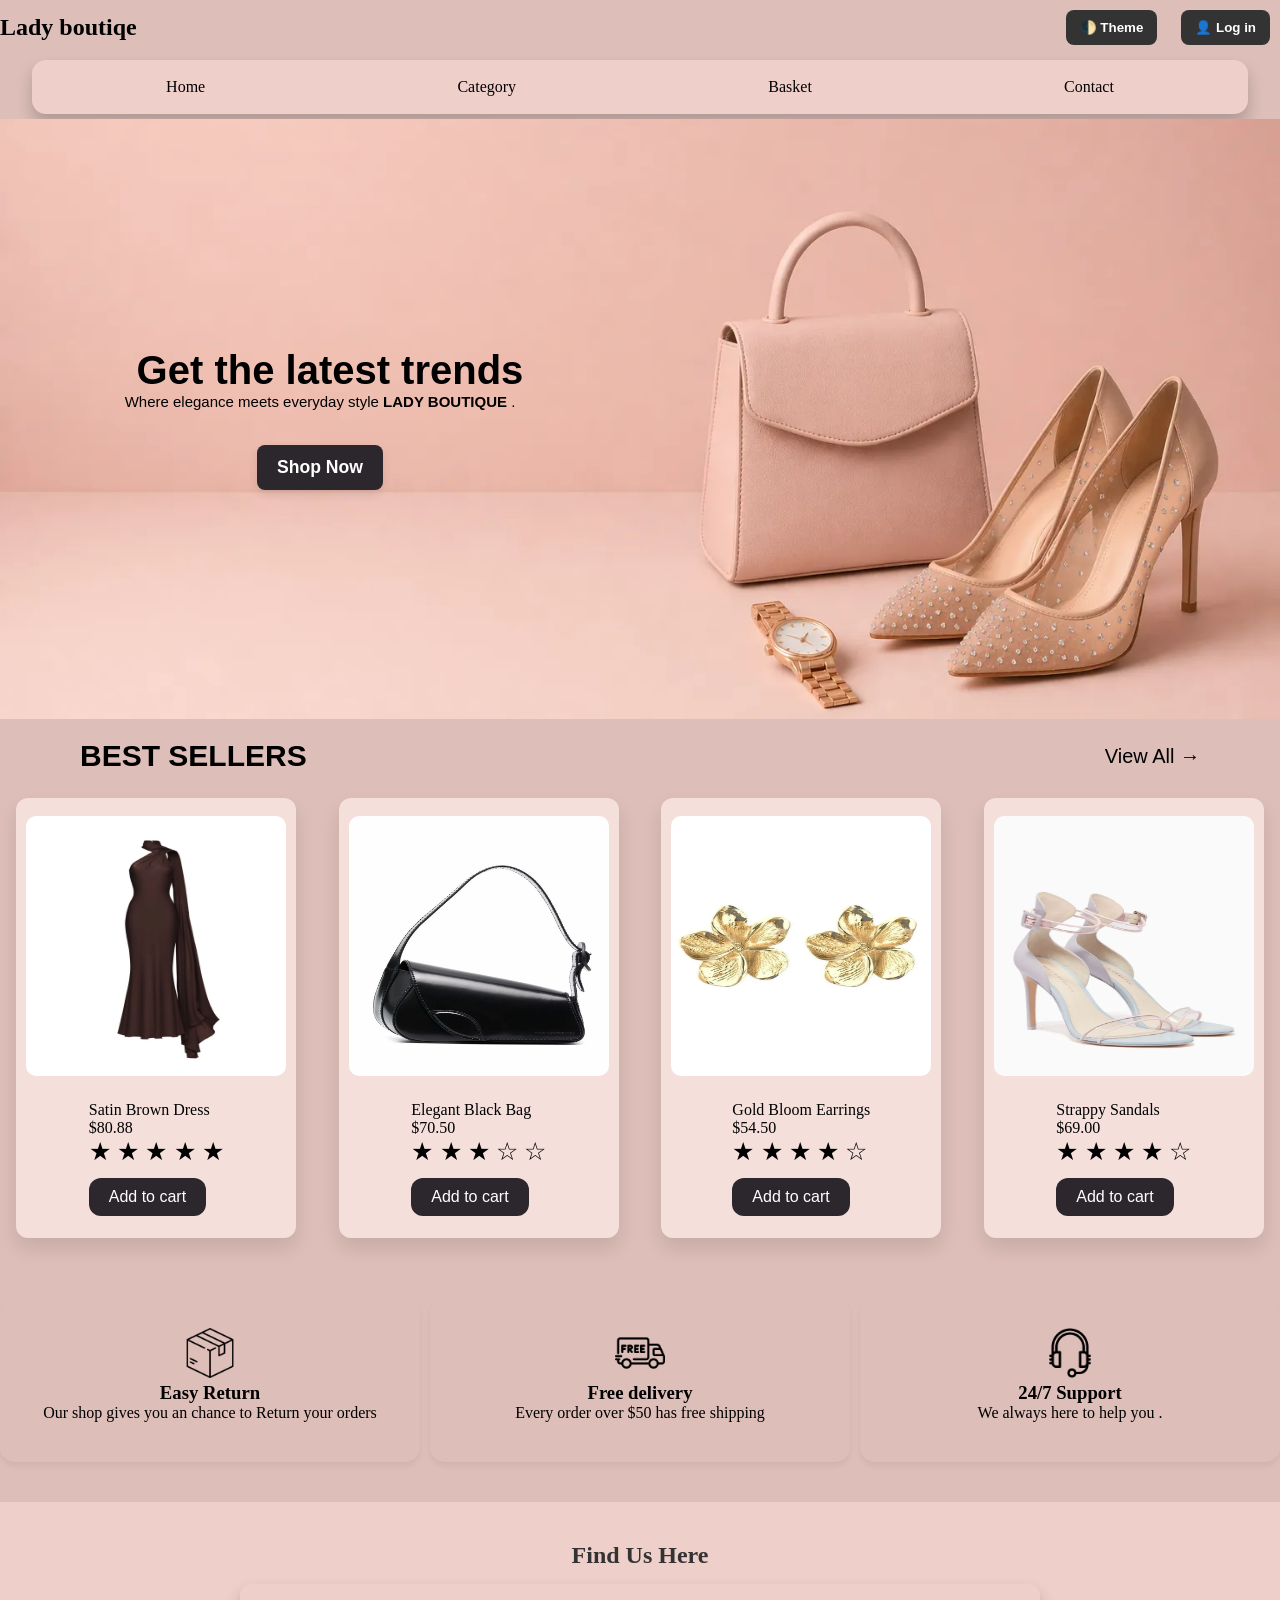
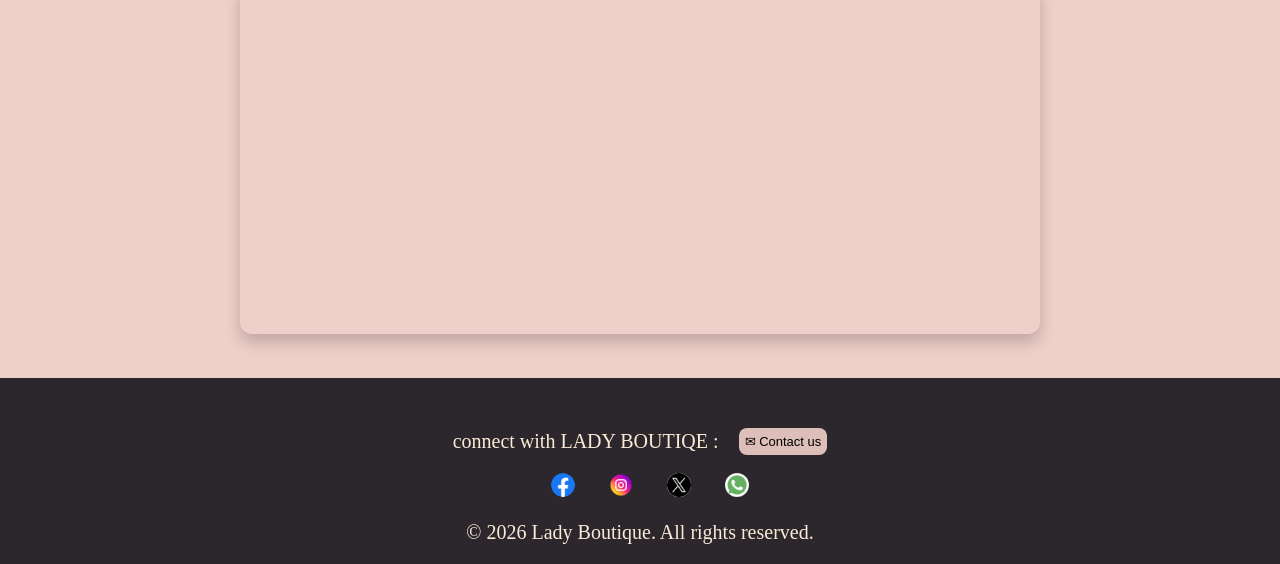
==== index.html @ 4bd12ca9 "latest-update" ====
<!doctype html>
<html lang="en">
  <head>
    <meta charset="UTF-8" />
    <meta name="viewport" content="width=device-width, initial-scale=1.0" />
    <title>Lady boutiqe</title>
    <link rel="Stylesheet" href="stylehome.css" />
  </head>
  <body>
    <div class="trans-box">
      <h2>Lady boutiqe</h2>
      <div class="theme">
        <button class="theme-toggle" onclick="toggleTheme()">🌓 Theme</button>
        <a href="login.html">
          <button class="log-button">
             👤 Log in
          </button>
        </a>
      </div>

    </div>
    <div id="navbar-placeholder"></div>
    <section class="About">
      <div id="About">
        <h1>Get the latest trends</h1>
        <p>Where elegance meets everyday style <b>LADY BOUTIQUE </b> .</p>
        <a href="generalcat.html" class="M-button">
          <button type="button" class="shop">Shop Now</button>
        </a>
      </div>
    </section>

    <section class="best-sellers">
      <div class="line">
        <h2>BEST SELLERS</h2>
        <a class="view" href="generalcat.html">View All → </a>
      </div>

      <div class="best">
        <div class="best-item">
          <img src="img\dress4.jpeg" class="bestimg" />
          <div class="best-text">
            <p>Satin Brown Dress</p>
            <p>$80.88</p>
            <p class="star">★ ★ ★ ★ ★</p>
            <button onclick="addToCart(event)">Add to cart</button>
          </div>
        </div>

        <div class="best-item">
          <img src="img\black bag.jpeg" class="bestimg" />
          <div class="best-text">
            <p>Elegant Black Bag</p>
            <p>$70.50</p>
            <p class="star">★ ★ ★ ☆ ☆</p>
            <button onclick="addToCart(event)">Add to cart</button>
          </div>
        </div>

        <div class="best-item">
          <img src="img\earrings1.jpeg" class="bestimg" />
          <div class="best-text">
            <p>Gold Bloom Earrings</p>
            <p>$54.50</p>
            <p class="star">★ ★ ★ ★ ☆</p>
            <button onclick="addToCart(event)">Add to cart</button>
          </div>
        </div>

        <div class="best-item">
          <img src="img\sandals.jpeg" class="bestimg" />
          <div class="best-text">
            <p>Strappy Sandals</p>
            <p>$69.00</p>
            <p class="star">★ ★ ★ ★ ☆</p>
            <button onclick="addToCart(event)">Add to cart</button>
          </div>
        </div>
      </div>
    </section>
    <section class="advantage" id="advantage">
      <div class="adv">
        <img src="img/box.png" class="icon-adv" />
        <h3>Easy Return</h3>
        <p>Our shop gives you an chance to Return your orders</p>
      </div>
      <div class="adv">
        <img src="img/free-delivery.png" class="icon-adv" />
        <h3>Free delivery</h3>
        <p>Every order over $50 has free shipping</p>
      </div>
      <div class="adv">
        <img src="img/microphone.png" class="icon-adv" />
        <h3>24/7 Support</h3>
        <p>We always here to help you .</p>
      </div>
    </section>
    <section class="frame"
      style="
        display: flex;
        justify-content: center;
        padding: 40px;
        background-color: #efcfc9;
        margin-top: 20px;
      "
    >
      <div style="text-align: center; width: 100%; max-width: 800px">
        <h2 style="margin-bottom: 15px; color: #333">Find Us Here</h2>
        <iframe
          src="https://maps.google.com/maps?q=Cairo,+Egypt&t=&z=12&ie=UTF8&iwloc=&output=embed"
          width="100%"
          height="350"
          style="
            border: 0;
            border-radius: 12px;
            box-shadow: 0px 8px 16px rgba(0, 0, 0, 0.2);
          "
          allowfullscreen=""
          loading="lazy"
        >
        </iframe>
      </div>
    </section>

    <footer>
      <div class="contact">
        <span>connect with LADY BOUTIQE :</span>
        <a href="#contact us">
          <button class="connect-btn">✉ Contact us</button>
        </a>
      </div>
      <div class="social">
        <a href="#"
          ><img src="img/face icon.jpeg" alt="Facebook" class="social-media"
        /></a>
        <a href="#"
          ><img src="img/insta icon.jpeg" alt="Instagram" class="social-media"
        /></a>
        <a href="#"
          ><img src="img/X-icon.jpeg" alt="Twitter" class="social-media"
        /></a>
        <a href="#"
          ><img
            src="img/WhatsApp icon.jpeg"
            alt="whatsapp"
            class="social-media"
        /></a>
      </div>

      <p>© 2026 Lady Boutique. All rights reserved.</p>
    </footer>
    <script src="script.js"></script>
  </body>
</html>
---- stylehome.css ----
* {
  box-sizing: border-box;
  margin: 0;
  padding: 0;
}

body {
  background-color: #ddbeb8;
  margin: 0;
  padding: 0;
  overflow-x: hidden;
}
nav {
  width: 95%;
  margin: 5px auto;
}

nav ul {
  list-style: none;
  display: flex;
  background-color: #efcfc9;
  border-radius: 14px;
  width: 100%;
  margin: 10 0 auto;
  box-shadow: 0px 10px 16px rgba(0, 0, 0, 0.2);
  padding: 8px;
}
nav li {
  text-decoration: none;
  padding: 10px;
  margin: auto;
}
nav ul li a {
  display: inline-block;
  padding: 10px 20px;
  margin: -10px -10px;
  transition: all 0.4s ease-in-out;
}
nav > ul > li :hover {
  background-color: #ddbeb8;
  border-radius: 12px;
  box-shadow: 0px 5px 15px rgba(0, 0, 0, 0.1);
}
.drop-content {
  display: none;
  position: absolute;
  background-color: #f4dfdb;
  z-index: 1;
  width: fit-content;
  padding: 0;
  margin: 2px;
}
.drop-content li {
  display: block;
}
.drop:hover .drop-content {
  display: block;
}
a {
  text-decoration: none;
  color: #000;
  cursor: pointer;
}

.star {
  color: black;
  font-size: 25px;
  padding-bottom: 7px;
}
.About {
  background-image: url("img/content2.jpeg");
  background-size: cover;
  background-position: center;
  background-repeat: no-repeat;
  display: flex;
  flex-wrap: wrap;
  align-items: center;
  justify-content: space-between;
  margin: 0;
  min-height: 30vh;
  width: 100%;
  height: 600px;
  gap: 20px;
}
#About {
  font-family: Arial, Helvetica, sans-serif;
  color: black;
  width: 50%;
  display: flex;
  flex-direction: column;
  align-items: center;
  justify-content: center;
}
#About h1 {
  text-align: center;
  font-size: 40px;
  font-family: Arial, Helvetica, sans-serif;
  color: black;
  padding-left: 20px;
}
#About p {
  font-size: 15px;
  text-align: center;
  font-family: Arial, Helvetica, sans-serif;
  color: black;
  padding-bottom: 20px;
}
/* BIG BUTTON FOR ABOUT SECTION */
.shop {
  background-color: #2c272c;
  text-align: center;
  color: white;
  border: none;
  padding: 10px 14px;
  font-size: 30px;
  cursor: pointer;
  border-radius: 11px;
  transition: 0.3s;
}
.shop:hover {
  background-color: #333;
  box-shadow: 0px 5px 15px rgba(0, 0, 0, 0.1);
  transform: scale(1.1);
}
.line {
  font-family: sans-serif;
  font-size: 20px;
  display: flex;
  justify-content: space-between;
  align-items: center;
  padding: 20px 80px;
}
.view:hover {
  transform: scale(1.1);
}
.best {
  display: inline-flex;
  flex-wrap: wrap;
  width: 100%;
  justify-content: space-around;
  margin: 5px auto;
  gap: 10px;
}

.best-item {
  flex-basis: 280px;
  min-width: 250px;
  height: 440px; /* Made slightly taller to fit the button */
  border-radius: 12px;
  overflow: hidden;
  background-color: #f4dfdb;
  display: flex;
  flex-direction: column;
  justify-content: space-around;
  align-items: center; /* Centers everything inside */
  box-shadow: 0px 10px 19px rgba(0, 0, 0, 0.1);
  transition: all 0.5s;
  padding-bottom: 15px;
}
.best-item img {
  width: 100%;
  height: 280px;
  padding: 10px;
  border-radius: 20px;
  display: block;
}
.best-item p {
  margin: 0;
}
/* NORMAL SIZED BUTTON FOR HOMEPAGE PRODUCTS */
.best-item button {
  background-color: #2c272c;
  color: white;
  padding: 10px 20px;
  margin-top: 5px;
  border-radius: 12px;
  border: none;
  font-size: 16px;
  cursor: pointer;
  transition: 0.3s;
}
.best-item button:hover {
  background-color: #333;
  box-shadow: 0px 5px 15px rgba(0, 0, 0, 0.1);
  transform: scale(1.1);
}

.advantage {
  display: flex;
  justify-content: space-around;
  gap: 10px;
  padding-bottom: 20px;
  padding-top: 5px;
  margin-top: 50px;
}
.adv {
  flex: 1;
  text-align: center;
  border-radius: 15px;
  padding: 30px;
  padding-bottom: 40px;
  transition: all 0.3s ease-in-out;
  box-shadow: 0 4px 6px rgba(0, 0, 0, 0.05);
}
.adv:hover {
  transform: translateY(-15px);
  box-shadow: 0 15px 30px rgba(0, 0, 0, 0.15);
}

.icon-adv {
  width: 50px;
}
/* footer FOR ALL PAGES-------------------------------------------*/
footer {
  background-color: #362e36;
}
.contact {
  display: flex;
  justify-content: center;
  align-items: center;
  gap: 20px;
  color: antiquewhite;
  margin-top: 15px;
  padding-top: 15px;
}
.social {
  display: flex;
  justify-content: center;
  margin-top: 18px;
  gap: 14px;
}
footer span,
footer p {
  font-size: 20px;
  color: antiquewhite;
  text-align: center;
}
.connect-btn {
  padding: 6px;
  background-color: #ddbeb8;
  font-size: 13px;
  border-radius: 8px;
  transition: 0.3s;
  cursor: pointer;
  border: none;
}
.connect-btn:hover {
  transform: scale(1.1);
}

.social-media {
  width: 24px;
  height: 24px;
  border-radius: 50%;
  margin-left: 20px;
  margin-bottom: 20px;
}
/*نهاية صفحة الهوم --------------------------------------------- --------------------------------------------------- */
/*قسم اللينكات في صفحة الجينيرال كاتيجوري--------------------- -----------------------------------------------*/
.icon-home {
  width: 50px;
}
.cat-icon {
  width: 95%;
  margin: 5px auto;
  flex-direction: column;
}
.icon-list {
  display: flex;
  justify-content: space-around;
  flex-wrap: nowrap;
  list-style: none;
  margin-bottom: 30px;
}
.icon img {
  display: block;
  width: 80px;
  height: 80px;
}
.icon a {
  display: flex;
  flex-direction: column;
  align-items: center;
  gap: 10px;
  margin: 10px auto;
  transition: 0.3s;
}
.icon a:hover {
  transform: scale(1.1);
  box-shadow: 0px 5px 15px rgba(0, 0, 0, 0.1);
  border-radius: 14px;
}
/* الفيلتر بار اللي فوق في صفحه سلمى*/
.cart-body {
  background-color: #cbaba5;
  font-family: Arial;
  margin: 0;
  padding: 0;
  box-sizing: border-box;
}

#cart-icon {
  margin-left: 800px;
  position: relative;
}
#cart-icon:hover {
  transition: 0.3s;
  transform: scale(1.1);
}
.cart {
  width: 35px;
}
.num-cart {
  position: absolute;
  top: -1px;
  right: -2px;
  width: 20px;
  height: 20px;
  background-color: #e36aa7;
  border-radius: 50%;
  font-size: 12px;
  font-weight: bold;
  color: antiquewhite;
  display: flex;
  justify-content: center;
  align-items: center;
  visibility: hidden;
}
.categories {
  display: flex;
  justify-content: center;
  white-space: nowrap;
  text-align: center;
  margin: 20px;
  box-shadow: 0px 5px 7px rgba(0, 0, 0, 0.1);
  border-radius: 7px;
  padding: 4px 17px;
}

.categories button {
  margin: 5px;
  margin-left: 40px;
  padding: 10px;
  border: none;
  border-radius: 7px;
  background-color: black;
  color: white;
  font-size: 20px;
  cursor: pointer;
  transition: all 0.3s;
}
.categories button:hover {
  transform: scale(1.05);
  background-color: #333;
}
/*نهاية الفلتر بار------------------------------------- */
/*---------------------------------------------------------------------------الديزاين  لكل صفح الكاتيجوري*/
.products {
  display: flex;
  justify-content: space-around;
  width: 95%;
  flex-wrap: wrap;
  margin: 0 auto;
  gap: 5px;
}
.product {
  display: flex;
  flex-direction: column;
  align-items: center;
  text-align: center;
  background-color: rgba(238, 229, 229, 0.275);
  border-radius: 20px;
  width: 340px;
  height: 100%;
  box-shadow: 0px 10px 16px rgba(0, 0, 0, 0.2);
  gap: 5px;
}
.product img {
  width: 310px;
  height: 310px;
  border-radius: 10px;
  margin: 5px auto;
}
.product p {
  font-size: 17px;
  font-family: Arial, Helvetica, sans-serif;
}
.product button {
  background-color: #2c272c;
  color: white;
  padding: 15px;
  margin: 20px auto;
  border: none;
  border-radius: 12px;
  cursor: pointer;
  transition: 0.3s;
}
.product button:hover {
  background-color: #333;
  box-shadow: 0px 5px 15px rgba(0, 0, 0, 0.1);
  transform: scale(1.1);
}
.product:hover,
.best-item:hover {
  transform: scale(1.05);
  transition: 0.3s ease-in-out;
  box-shadow: 0 15px 30px rgba(0, 0, 0, 0.2);
}
/*صفحه الباسكت-------------------------------------------------------------------------------------------------------*/
.cart-sec {
  width: 90%;
  height: 100%;
  margin: 20px auto;
  padding: 10px;
}
.cart-sec h2 {
  text-align: center;
  font-size: 60px;
  font-family: sans-serif;
}
.cart-box {
  display: flex;
  align-items: center;
  justify-content: space-between;
  margin: 10px;
  width: 90%;
  box-shadow: 0px 10px 19px rgba(0, 0, 0, 0.1);
  border-radius: 12px;
  background-color: #d4a398;
}
.cart-box img {
  width: 100px;
  height: 100%;
  border-radius: 6px;
  object-fit: cover;
  margin-right: 20px;
  margin: 5px;
}
.cart-det {
  display: grid;
  gap: 10px;
  margin-right: auto;
}
.cart-title {
  margin-top: 10px;
  font-size: 20px;
  line-height: 1;
}
.cart-pri {
  font-weight: 500 !important;
}
.cart-delete {
  width: 50px !important;
  height: 50px !important;
  font-size: 40px;
  object-fit: contain;
  cursor: pointer;
}
.count {
  display: flex;
  width: 100px;
  border: 2px;
  border-radius: 7px;
  justify-content: space-evenly;
  padding: 2px;
  margin-bottom: 4px;
}
.count button {
  background-color: black;
  color: aliceblue;
  width: 25px;
  border-radius: 7px;
  border: black;
  cursor: pointer;
  border: none;
  font-size: 17px;
}
.number {
  display: flex;
  justify-content: center;
  align-items: center;
  width: 45px;
}
.total-sum {
  display: flex;
  justify-content: center;
  font-size: 18px;
  background-color: #333;
  width: 20%;
  padding: 8px;
  border-radius: 13px;
  margin-top: 20px;
  box-shadow: 0px 5px 7px rgba(0, 0, 0, 0.1);
}

.total-cal {
  margin-left: 10px;
  font-weight: 400px;
  color: #fff0f5;
}
.total-text {
  font-weight: 400px;
  color: #fff0f5;
}
.buy-now {
  display: block;
  padding: 10px 30px;
  margin-top: 10px;
  border-radius: 12px;
  border: none;
  cursor: pointer;
  background-color: #333;
  color: #fff0f5;
  font-size: 15px;
  font-weight: 400;
  box-shadow: 0px 5px 7px rgba(0, 0, 0, 0.1);
  transition: all 0.3;
}
.buy-now:hover {
  z-index: 10;
  transform: scale(1.05);
}
/*نهاية صفحة الكارت------------------------------------------------------------------------------------------------*/
@media (max-width: 800px) {
  /*responsive*/
  nav li {
    font-size: 14px;
  }
  .About {
    background-image: linear-gradient(#e6b3a8 60%, transparent);

    background-color: #ddbeb8;
    min-height: fit-content;
    height: auto;
    padding: 40px 20px;
    justify-content: center;
  }
  #About {
    background-color: rgba(255, 255, 255, 0.2);
    width: 80%;
    border-radius: 12px;
    padding: 20px;
    padding-bottom: 40px;
    box-shadow: 0px 10px 19px rgba(0, 0, 0, 0.1);
    border: 1px solid rgba(255, 255, 255, 0.3);
    text-align: center;
  }
  .best {
    display: flex;
    flex-wrap: wrap;
    align-items: center;
    justify-content: center;
    width: 90%;
    margin: 0 auto;
    gap: 10px;
  }
  .best-item {
    min-width: 350px;
    height: auto;
    box-sizing: border-box;
    display: flex;
    align-items: center;
    justify-content: space-between;
    padding: 10px;
  }
  .best-text {
    display: flex;
    flex-direction: column;
  }
  .best-item img {
    height: 230px;
    width: 85%;
    padding-top: 8px;
    padding-bottom: 8px;
  }
  .line {
    display: flex;
    text-wrap: nowrap;
    gap: 60px;
    font-size: 15px;
  }
  .icon img {
    display: block;
    width: 50px;
    height: 50px;
  }
  .icon a {
    display: flex;
    flex-direction: column;
    align-items: center;
    gap: 20px;
    font-size: 10px;
    margin-top: 10px;
  }
  .categories {
    display: flex;
    justify-content: flex-start;
    white-space: nowrap;
    gap: 2px;
    margin-left: 0;
  }
  .categories button {
    padding: 4px;
    font-size: 10px;
    margin-left: 0;
  }

  #cart-icon {
    margin-left: auto;
  }
  .product {
    width: 100%;
    height: auto;
    gap: 8px;
  }

  .product img {
    width: 310px;
    height: 310px;
    border-radius: 10px;
    margin: 5px auto;
  }
}
/*login page design-------------------------------------------------------------------------------------------------*/
@font-face {
  font-family: "Philosopher-Regular";
  src: url("Philosopher-Regular.ttf");
}

.login-page {
  background-image: url("brownish-pink-bg.png");
  background-size: cover;
  background-position: center;
  background-attachment: fixed;
  font-family: "Philosopher-Regular", Arial, sans-serif;
  display: flex;
  flex-direction: column;
  min-height: 100vh; /* Keeps footer at the bottom */
}

header {
  background-color: #bb9992;
  color: white;
  padding: 2rem 0;
  text-align: center;
  box-shadow: 0px 4px 10px rgba(0, 0, 0, 0.1);
  width: 100%;
}

/* New wrapper to center the login box perfectly */
.login-wrapper {
  flex: 1;
  display: flex;
  justify-content: center;
  align-items: center;
  padding: 40px 20px;
}

.login-container {
  background: rgba(255, 255, 255, 0.7);
  backdrop-filter: blur(10px);
  border-radius: 20px;
  box-shadow: 0 8px 32px rgba(0, 0, 0, 0.1);
  border: 1px solid rgba(255, 255, 255, 0.3);
  width: 100%;
  max-width: 450px;
  text-align: center;
  padding: 40px 30px;
}

.login-container h2 {
  color: #333;
  margin-bottom: 20px;
}

form {
  width: 100%;
  margin: 0 auto;
  background: transparent;
}

.form-group {
  text-align: left;
  width: 100%;
  margin-bottom: 15px;
}

label {
  font-weight: bold;
  display: block;
  margin-bottom: 8px;
  color: #333;
}

input[type="email"],
input[type="password"],
input[type="text"] {
  width: 100%;
  padding: 12px;
  border: 1px solid #ccc;
  border-radius: 8px;
  font-size: 1rem;
  transition: 0.3s;
}

input:focus {
  border-color: #bb9992;
  outline: none;
  box-shadow: 0 0 8px rgba(187, 153, 146, 0.5);
}

button[type="button"] {
  background-color: #2c272c;
  color: white;
  padding: 12px 20px;
  border: none;
  border-radius: 8px;
  cursor: pointer;
  font-size: 1.1rem;
  font-weight: bold;
  width: 100%;
  margin-top: 15px;
  transition: 0.3s;
  box-shadow: 0 4px 10px rgba(0, 0, 0, 0.1);
}

button[type="button"]:hover {
  background-color: #e8aeb7;
  color: white;
  transform: translateY(-2px);
  box-shadow: 0 6px 15px rgba(232, 174, 183, 0.4);
}

/* Flexbox container to align the checkbox properly */
.checkbox-container {
  display: flex;
  align-items: center;
  justify-content: center;
  margin-top: 20px;
  gap: 8px;
}

.checkmark {
  accent-color: #bb9992;
  width: 18px;
  height: 18px;
  cursor: pointer;
}

.email-news {
  font-size: 14px;
  font-weight: 400;
  color: #634946;
}

p.terms {
  font-size: 12px;
  color: #a67c77;
  margin-top: 25px;
}

hr {
  display: none;
}

footer {
  background-color: #2c272c;
  text-align: center;
  padding: 20px;
  color: #f4dfdb;
  width: 100%;
}
* {
  box-sizing: border-box;
  margin: 0;
  padding: 0;
}

@font-face {
  font-family: "Philosopher-Regular";
  src: url("Philosopher-Regular.ttf");
}

.login-page {
  background-image: url("brownish-pink-bg.png");
  background-size: cover;
  background-position: center;
  background-attachment: fixed;
  font-family: "Philosopher-Regular", Arial, sans-serif;
  display: flex;
  flex-direction: column;
  min-height: 100vh; /* Keeps footer at the bottom */
}

header {
  background-color: #bb9992;
  color: white;
  padding: 2rem 0;
  text-align: center;
  box-shadow: 0px 4px 10px rgba(0, 0, 0, 0.1);
  width: 100%;
}

/* New wrapper to center the login box perfectly */
.login-wrapper {
  flex: 1;
  display: flex;
  justify-content: center;
  align-items: center;
  padding: 40px 20px;
}

.login-container {
  background: rgba(255, 255, 255, 0.7);
  backdrop-filter: blur(10px);
  border-radius: 20px;
  box-shadow: 0 8px 32px rgba(0, 0, 0, 0.1);
  border: 1px solid rgba(255, 255, 255, 0.3);
  width: 100%;
  max-width: 450px;
  text-align: center;
  padding: 40px 30px;
}

.login-container h2 {
  color: #333;
  margin-bottom: 20px;
}

.login-container form {
  width: 100%;
  margin: 0 auto;
  background: transparent;
}

.form-group {
  text-align: left;
  width: 100%;
  margin-bottom: 15px;
}

.login-container label {
  font-weight: bold;
  display: block;
  margin-bottom: 8px;
  color: #333;
}

.login-container input[type="email"],
.login-container input[type="password"],
.login-container input[type="text"] {
  width: 100%;
  padding: 12px;
  border: 1px solid #ccc;
  border-radius: 8px;
  font-size: 1rem;
  transition: 0.3s;
}

.login-container input:focus {
  border-color: #bb9992;
  outline: none;
  box-shadow: 0 0 8px rgba(187, 153, 146, 0.5);
}

.login-container button[type="button"] {
  background-color: #2c272c;
  color: white;
  padding: 12px 20px;
  border: none;
  border-radius: 8px;
  cursor: pointer;
  font-size: 1.1rem;
  font-weight: bold;
  width: 100%;
  margin-top: 15px;
  transition: 0.3s;
  box-shadow: 0 4px 10px rgba(0, 0, 0, 0.1);
}

.login-container button[type="button"]:hover {
  background-color: #e8aeb7;
  color: white;
  transform: translateY(-2px);
  box-shadow: 0 6px 15px rgba(232, 174, 183, 0.4);
}

/* Flexbox container to align the checkbox properly */
.checkbox-container {
  display: flex;
  align-items: center;
  justify-content: center;
  margin-top: 20px;
  gap: 8px;
}

.checkmark {
  accent-color: #bb9992;
  width: 18px;
  height: 18px;
  cursor: pointer;
}

.email-news {
  font-size: 14px;
  font-weight: 400;
  color: #634946;
}

p.terms {
  font-size: 12px;
  color: #a67c77;
  margin-top: 25px;
}

hr {
  display: none;
}
/*Check out page------------------------------------------------------------------------------------------------------*/
.checkout-page {
  font-family: "Philosopher-Regular", sans-serif;
  font-size: large;
  line-height: 1.2;
  margin: 0;
  padding: 0;
  background-color: white;
  justify-content: center;
  background-image: url("brownish-pink-bg.png");
  background-color: #f4dfdb;
  background-size: cover;
  background-position: center;
  background-attachment: fixed;
}

@font-face {
  font-family: "Philosopher-Regular";
  src: url("Philosopher-Regular.ttf");
}

.checkout-page header {
  width: 100%;
  background-color: #bb9992;
  color: white;
  padding: 2rem 0;
  text-align: center;
  font-size: larger;
  font-weight: bold;
  box-shadow: 0px 4px 10px rgba(0, 0, 0, 0.1);
}

.checkout-page h2 {
  color: black;
  transition: 0.3s;
  margin-bottom: 15px;
}

.checkout-page h2:hover {
  color: salmon;
  text-shadow: 0 0 10px pink;
}

div.payment-method {
  width: 100%;
  margin-top: 15px;
}

/* Centers the entire form layout in check out page*/
#main-checkout-form {
  display: flex;
  flex-direction: column;
  align-items: center;
  justify-content: center;
  margin-top: 30px;
  width: 100%;
}

.ship-container,
.payment-container,
.delivery-container {
  background: rgba(255, 255, 255, 0.7);
  backdrop-filter: blur(10px);
  border-radius: 20px;
  box-shadow: 0 8px 32px rgba(0, 0, 0, 0.1);
  border: 1px solid rgba(255, 255, 255, 0.3);
  width: 90%;
  max-width: 500px;
  text-align: left;
  padding: 30px;
  margin-bottom: 35px;
}

label {
  font-weight: bold;
  display: block;
  margin-bottom: 5px;
  color: #333;
}

.info,
input[type="text"],
input[type="tel"],
input[type="month"],
input[type="password"] {
  width: 100%;
  padding: 12px;
  margin-bottom: 15px;
  border: 1px solid #ccc;
  border-radius: 8px;
  font-size: 16px;
  transition: 0.3s;
}

.info:focus,
input[type="text"]:focus,
input[type="tel"]:focus,
input[type="month"]:focus,
input[type="password"]:focus {
  border-color: #bb9992;
  outline: none;
  box-shadow: 0 0 8px rgba(187, 153, 146, 0.5);
}

/* Delivery & Payment Radio Boxes */
.delivery-container div,
.radio-container1,
.radio-container2 {
  width: 100%;
  padding: 15px;
  margin-bottom: 15px;
  align-items: center;
  background: white;
  box-shadow: 0 4px 15px rgba(0, 0, 0, 0.05);
  border: 1px solid transparent;
  border-radius: 12px;
  transition: all 0.3s ease-in-out;
  cursor: pointer;
}

.delivery-container div:hover,
.radio-container1:hover,
.radio-container2:hover {
  border: 1px solid #e8aeb7;
  transform: translateY(-3px);
  box-shadow: 0 8px 20px rgba(232, 174, 183, 0.4);
}

.delivery-container label,
.radio-container1 label,
.radio-container2 label {
  display: inline-block;
  margin-left: 10px;
  font-weight: normal;
  cursor: pointer;
}
button[type="submit"] {
  width: 100%;
  padding: 15px;
  margin-top: 20px;
  background-color: #2c272c;
  border: none;
  color: white;
  font-size: 18px;
  font-weight: bold;
  border-radius: 12px;
  cursor: pointer;
  transition: 0.3s;
  box-shadow: 0 5px 15px rgba(0, 0, 0, 0.1);
}

button[type="submit"]:hover {
  background-color: #e8aeb7;
  color: white;
  transform: translateY(-2px);
  box-shadow: 0 8px 20px rgba(232, 174, 183, 0.5);
}

hr {
  display: none;
}
/*shoes page design ------------------------------------------------------------------------------------------------*/
hr {
  width: 100%;
  margin-top: 50px;
}
.new {
  width: 100%;
  text-align: center;
  font-size: 30px;
  color: #2c272c;
}
/* NEW THEME TOGGLE BUTTON CSS--------------------------------------------------------- */
.trans-box {
  display: flex;
  justify-content: space-between;
  align-items: center;
}
.log-button {
  padding: 8px 12px;
  margin: 10px;
  cursor: pointer;
  background: #333;
  color: white;
  border: 2px solid transparent;
  border-radius: 8px;
  font-weight: bold;
  transition: 0.3s;
  
}
.theme-toggle {
  padding: 8px 12px;
  margin: 10px;
  cursor: pointer;
  background: #333;
  color: white;
  border: 2px solid transparent;
  border-radius: 8px;
  font-weight: bold;
  transition: 0.3s;
}

.theme-toggle:hover,.log-button:hover {
  transform: scale(1.05);
  box-shadow: 0 4px 10px rgba(0, 0, 0, 0.3);
}

/* DARK MODE STYLES */
body.dark-mode {
  background-color: #310404;
  color: white;
}
body.dark-mode nav ul {
  background-color: #450606cc;
}
body.dark-mode a,
body.dark-mode p,
body.dark-mode h1,
body.dark-mode h2,
body.dark-mode h3 {
  color: white;
}
body.dark-mode .product,
body.dark-mode .best-item {
  background-color: #4a3f4a;
  color: white;
}
body.dark-mode .theme-toggle {
  background: white;
  color: black;
  border: 2px solid #5a4b5a;
}
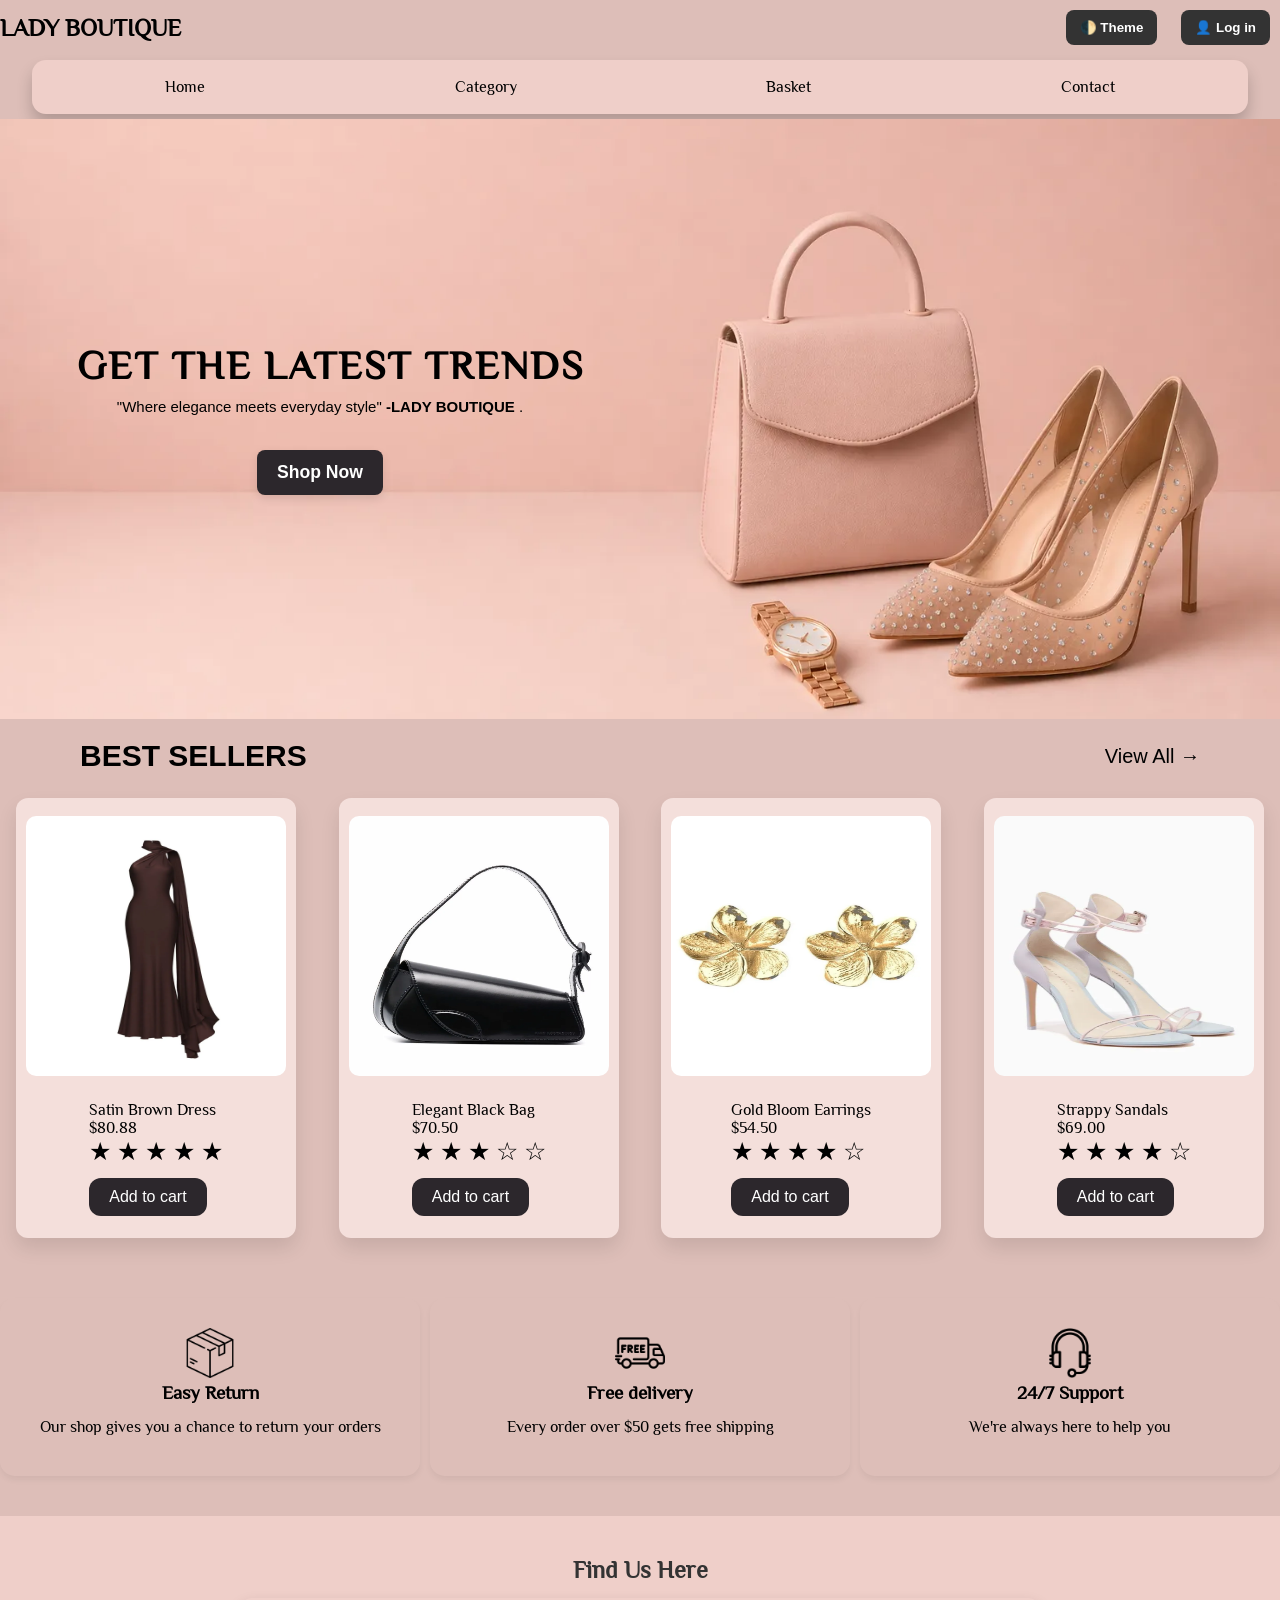
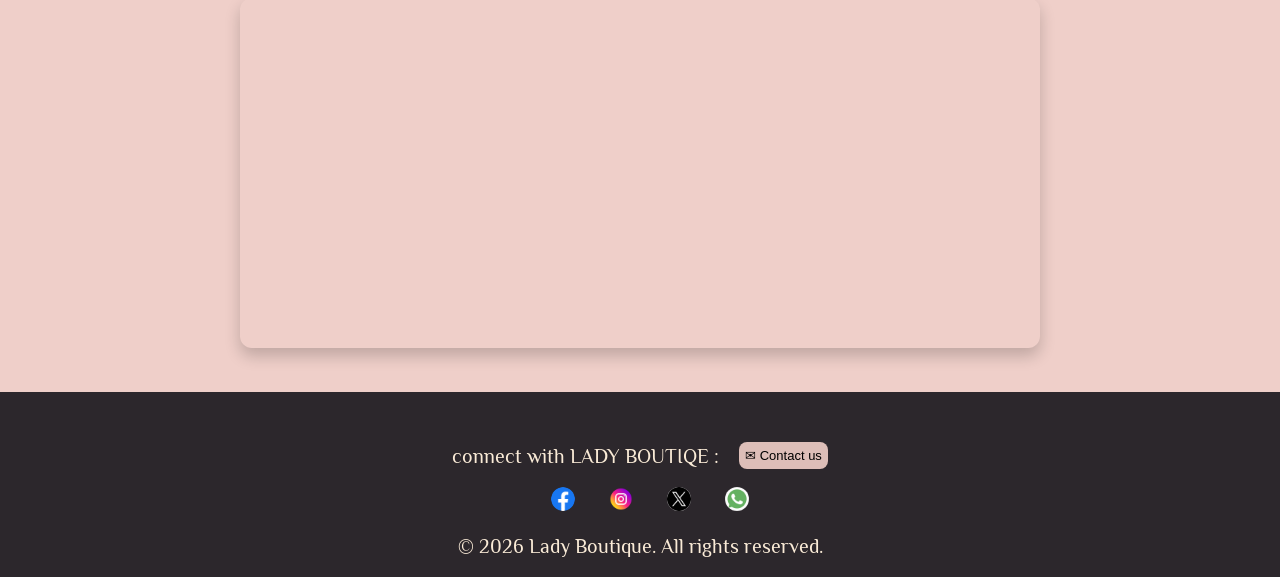
==== commit cc8a533d: "Update index.html fixed spelling and added a class to <p>" ====
--- a/index.html
+++ b/index.html
@@ -3,12 +3,12 @@
   <head>
     <meta charset="UTF-8" />
     <meta name="viewport" content="width=device-width, initial-scale=1.0" />
-    <title>Lady boutiqe</title>
+    <title>LADY BOUTIQUE</title>
     <link rel="Stylesheet" href="stylehome.css" />
   </head>
   <body>
     <div class="trans-box">
-      <h2>Lady boutiqe</h2>
+      <h2>LADY BOUTIQUE</h2>
       <div class="theme">
         <button class="theme-toggle" onclick="toggleTheme()">🌓 Theme</button>
         <a href="login.html">
@@ -22,8 +22,8 @@
     <div id="navbar-placeholder"></div>
     <section class="About">
       <div id="About">
-        <h1>Get the latest trends</h1>
-        <p>Where elegance meets everyday style <b>LADY BOUTIQUE </b> .</p>
+        <h1>GET THE LATEST TRENDS</h1>
+        <p>"Where elegance meets everyday style" <b> -LADY BOUTIQUE </b> .</p>
         <a href="generalcat.html" class="M-button">
           <button type="button" class="shop">Shop Now</button>
         </a>
@@ -82,17 +82,17 @@
       <div class="adv">
         <img src="img/box.png" class="icon-adv" />
         <h3>Easy Return</h3>
-        <p>Our shop gives you an chance to Return your orders</p>
+        <p class="adv-text">Our shop gives you a chance to return your orders</p>
       </div>
       <div class="adv">
         <img src="img/free-delivery.png" class="icon-adv" />
         <h3>Free delivery</h3>
-        <p>Every order over $50 has free shipping</p>
+        <p class="adv-text">Every order over $50 gets free shipping</p>
       </div>
       <div class="adv">
         <img src="img/microphone.png" class="icon-adv" />
         <h3>24/7 Support</h3>
-        <p>We always here to help you .</p>
+        <p class="adv-text">We're always here to help you </p>
       </div>
     </section>
     <section class="frame"
@@ -125,7 +125,7 @@
     <footer>
       <div class="contact">
         <span>connect with LADY BOUTIQE :</span>
-        <a href="#contact us">
+        <a href="contactus.html">
           <button class="connect-btn">✉ Contact us</button>
         </a>
       </div>
--- a/stylehome.css
+++ b/stylehome.css
@@ -9,7 +9,15 @@
   margin: 0;
   padding: 0;
   overflow-x: hidden;
-}
+  font-family: "Philosopher-Regular";
+}
+
+@font-face {
+  font-family: 'Philosopher-Regular';
+  src: url('Philosopher-Regular.ttf');
+}
+
+
 nav {
   width: 95%;
   margin: 5px auto;
@@ -83,7 +91,7 @@
   gap: 20px;
 }
 #About {
-  font-family: Arial, Helvetica, sans-serif;
+  font-family: "Philosopher-Regular";
   color: black;
   width: 50%;
   display: flex;
@@ -94,7 +102,8 @@
 #About h1 {
   text-align: center;
   font-size: 40px;
-  font-family: Arial, Helvetica, sans-serif;
+  font-family: "Philosopher-Regular";
+  letter-spacing: 2px;
   color: black;
   padding-left: 20px;
 }
@@ -104,6 +113,7 @@
   font-family: Arial, Helvetica, sans-serif;
   color: black;
   padding-bottom: 20px;
+  padding-top: 10px;
 }
 /* BIG BUTTON FOR ABOUT SECTION */
 .shop {
@@ -202,6 +212,12 @@
   transition: all 0.3s ease-in-out;
   box-shadow: 0 4px 6px rgba(0, 0, 0, 0.05);
 }
+
+.adv-text {
+  padding-top: 15px;
+}
+
+
 .adv:hover {
   transform: translateY(-15px);
   box-shadow: 0 15px 30px rgba(0, 0, 0, 0.15);
@@ -383,7 +399,7 @@
 }
 .product p {
   font-size: 17px;
-  font-family: Arial, Helvetica, sans-serif;
+  font-family: "Philosopher-Regular";
 }
 .product button {
   background-color: #2c272c;
@@ -628,7 +644,7 @@
 }
 
 .login-page {
-  background-image: url("brownish-pink-bg.png");
+  background-image: url("log-check-bg.png");
   background-size: cover;
   background-position: center;
   background-attachment: fixed;
@@ -793,7 +809,7 @@
 }
 
 header {
-  background-color: #bb9992;
+  background-color: #daafa7;
   color: white;
   padding: 2rem 0;
   text-align: center;
@@ -925,7 +941,7 @@
   padding: 0;
   background-color: white;
   justify-content: center;
-  background-image: url("brownish-pink-bg.png");
+  background-image: url("log-check-bg.png");
   background-color: #f4dfdb;
   background-size: cover;
   background-position: center;
@@ -939,7 +955,7 @@
 
 .checkout-page header {
   width: 100%;
-  background-color: #bb9992;
+  background-color: #daafa7;
   color: white;
   padding: 2rem 0;
   text-align: center;
@@ -1125,26 +1141,47 @@
 
 /* DARK MODE STYLES */
 body.dark-mode {
-  background-color: #310404;
-  color: white;
-}
+  background-color: #262424;
+  color: #f5f5f5;
+}
+
 body.dark-mode nav ul {
-  background-color: #450606cc;
-}
+  background-color: #332f2f;
+}
+
 body.dark-mode a,
 body.dark-mode p,
 body.dark-mode h1,
 body.dark-mode h2,
 body.dark-mode h3 {
-  color: white;
-}
+  color: #f5f5f5;
+}
+
 body.dark-mode .product,
 body.dark-mode .best-item {
   background-color: #4a3f4a;
-  color: white;
-}
-body.dark-mode .theme-toggle {
-  background: white;
-  color: black;
-  border: 2px solid #5a4b5a;
-}
+  color: #f5f5f5;
+}
+
+body.dark-mode button,
+body.dark-mode .theme-toggle,
+body.dark-mode .log-button {
+  background-color: #da7e7e;
+  color: #f5f5f5;
+  border: 1px solid #5a4b5a;
+}
+
+body.dark-mode button:hover {
+  background-color: #e8aeb7;
+  color: #262424;
+}
+
+body.dark-mode .about{
+  color: #f5f5f5;
+}
+
+body.dark-mode #About,
+body.dark-mode #About h1,
+body.dark-mode #About p {
+  color: #f5f5f5;
+}
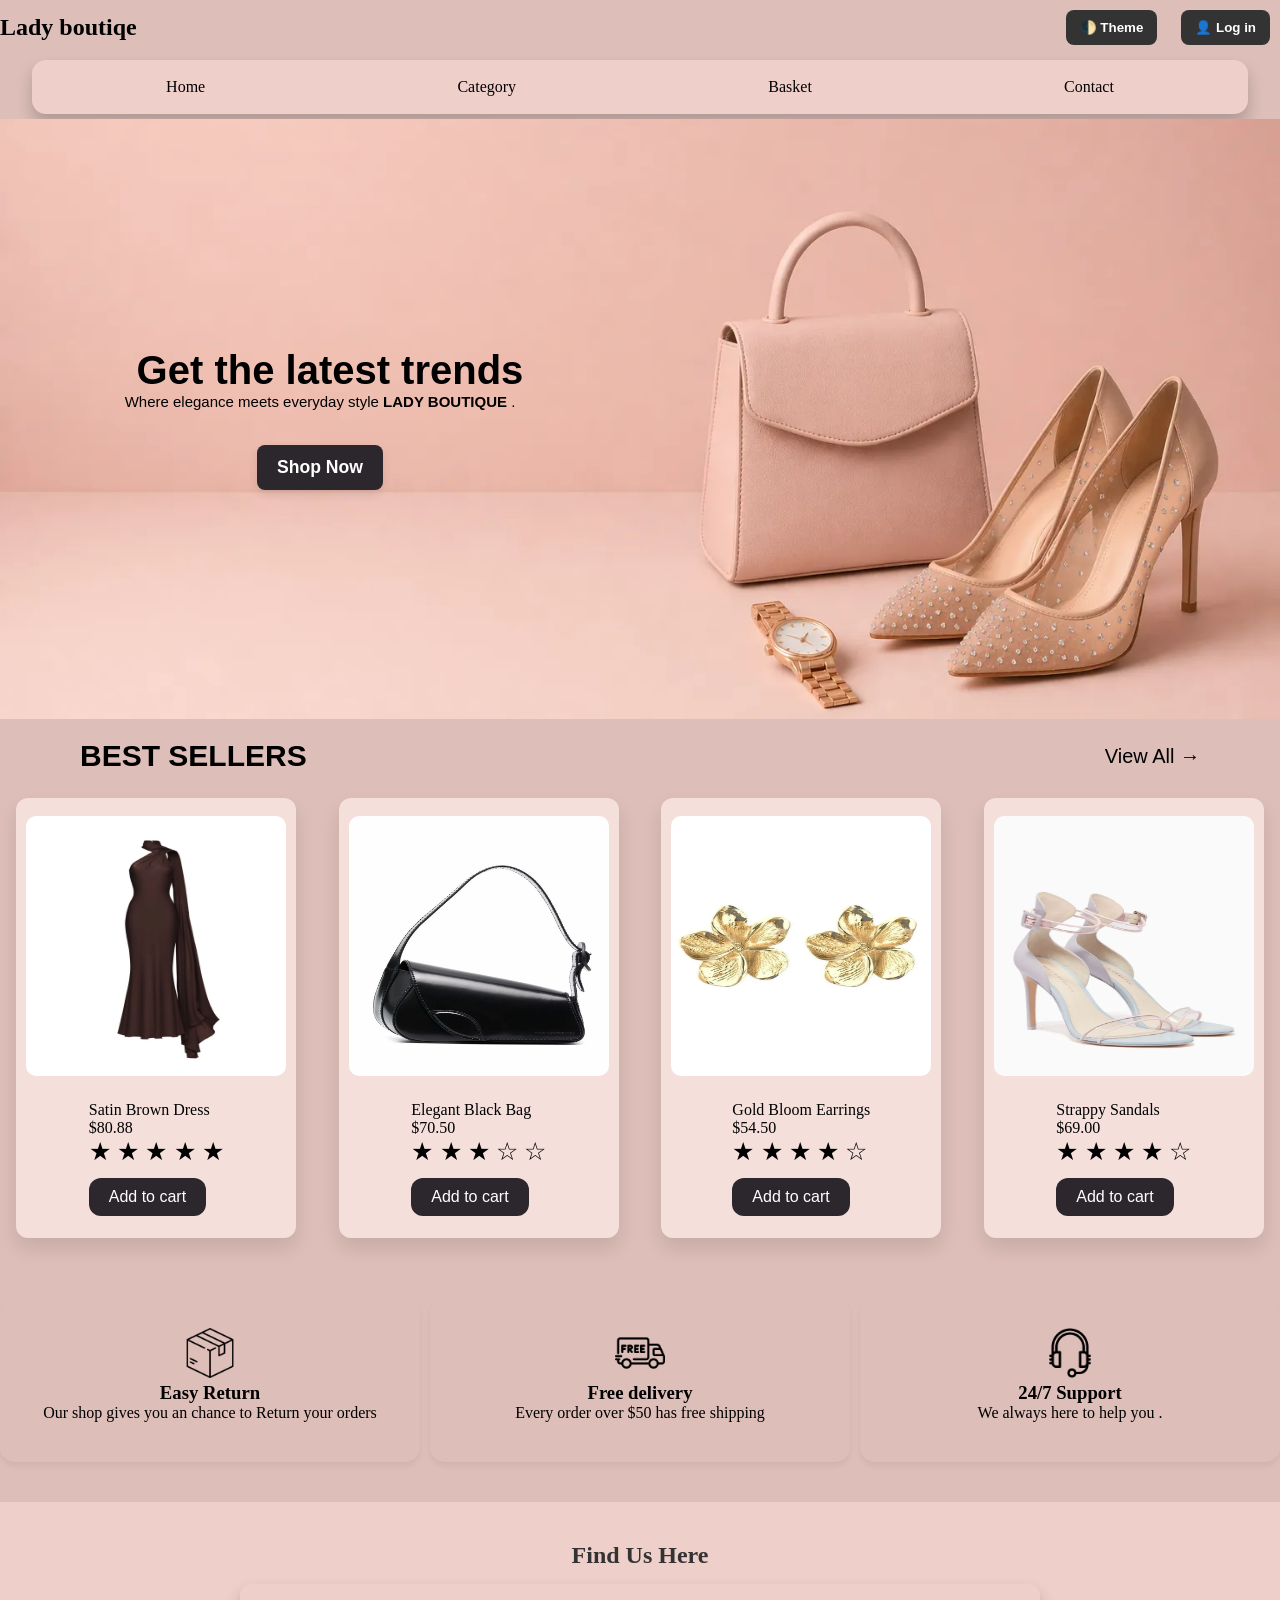
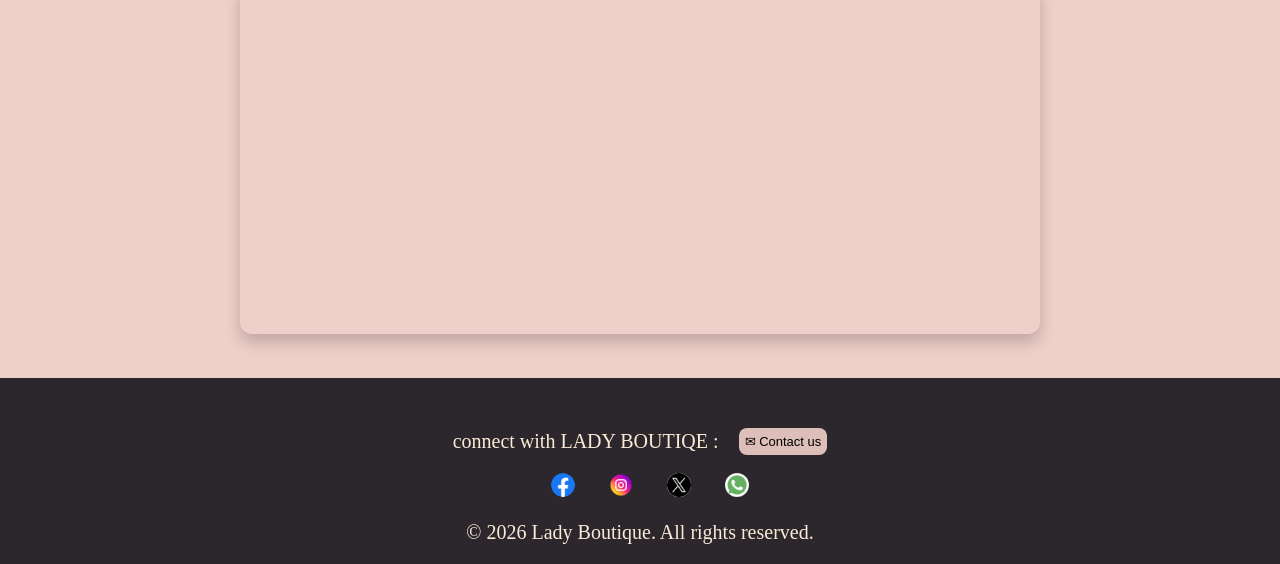
==== commit dc8c0b4f: "final upload -Nada" ====
--- a/index.html
+++ b/index.html
@@ -3,12 +3,12 @@
   <head>
     <meta charset="UTF-8" />
     <meta name="viewport" content="width=device-width, initial-scale=1.0" />
-    <title>LADY BOUTIQUE</title>
+    <title>Lady boutiqe</title>
     <link rel="Stylesheet" href="stylehome.css" />
   </head>
   <body>
     <div class="trans-box">
-      <h2>LADY BOUTIQUE</h2>
+      <h2>Lady boutiqe</h2>
       <div class="theme">
         <button class="theme-toggle" onclick="toggleTheme()">🌓 Theme</button>
         <a href="login.html">
@@ -22,8 +22,8 @@
     <div id="navbar-placeholder"></div>
     <section class="About">
       <div id="About">
-        <h1>GET THE LATEST TRENDS</h1>
-        <p>"Where elegance meets everyday style" <b> -LADY BOUTIQUE </b> .</p>
+        <h1>Get the latest trends</h1>
+        <p>Where elegance meets everyday style <b>LADY BOUTIQUE </b> .</p>
         <a href="generalcat.html" class="M-button">
           <button type="button" class="shop">Shop Now</button>
         </a>
@@ -82,17 +82,17 @@
       <div class="adv">
         <img src="img/box.png" class="icon-adv" />
         <h3>Easy Return</h3>
-        <p class="adv-text">Our shop gives you a chance to return your orders</p>
+        <p>Our shop gives you an chance to Return your orders</p>
       </div>
       <div class="adv">
         <img src="img/free-delivery.png" class="icon-adv" />
         <h3>Free delivery</h3>
-        <p class="adv-text">Every order over $50 gets free shipping</p>
+        <p>Every order over $50 has free shipping</p>
       </div>
       <div class="adv">
         <img src="img/microphone.png" class="icon-adv" />
         <h3>24/7 Support</h3>
-        <p class="adv-text">We're always here to help you </p>
+        <p>We always here to help you .</p>
       </div>
     </section>
     <section class="frame"
--- a/stylehome.css
+++ b/stylehome.css
@@ -9,15 +9,7 @@
   margin: 0;
   padding: 0;
   overflow-x: hidden;
-  font-family: "Philosopher-Regular";
-}
-
-@font-face {
-  font-family: 'Philosopher-Regular';
-  src: url('Philosopher-Regular.ttf');
-}
-
-
+}
 nav {
   width: 95%;
   margin: 5px auto;
@@ -91,7 +83,7 @@
   gap: 20px;
 }
 #About {
-  font-family: "Philosopher-Regular";
+  font-family: Arial, Helvetica, sans-serif;
   color: black;
   width: 50%;
   display: flex;
@@ -102,8 +94,7 @@
 #About h1 {
   text-align: center;
   font-size: 40px;
-  font-family: "Philosopher-Regular";
-  letter-spacing: 2px;
+  font-family: Arial, Helvetica, sans-serif;
   color: black;
   padding-left: 20px;
 }
@@ -113,7 +104,6 @@
   font-family: Arial, Helvetica, sans-serif;
   color: black;
   padding-bottom: 20px;
-  padding-top: 10px;
 }
 /* BIG BUTTON FOR ABOUT SECTION */
 .shop {
@@ -212,12 +202,6 @@
   transition: all 0.3s ease-in-out;
   box-shadow: 0 4px 6px rgba(0, 0, 0, 0.05);
 }
-
-.adv-text {
-  padding-top: 15px;
-}
-
-
 .adv:hover {
   transform: translateY(-15px);
   box-shadow: 0 15px 30px rgba(0, 0, 0, 0.15);
@@ -399,7 +383,7 @@
 }
 .product p {
   font-size: 17px;
-  font-family: "Philosopher-Regular";
+  font-family: Arial, Helvetica, sans-serif;
 }
 .product button {
   background-color: #2c272c;
@@ -1104,6 +1088,9 @@
   font-size: 30px;
   color: #2c272c;
 }
+td,th{
+  background-color: #ddbeb8
+}
 /* NEW THEME TOGGLE BUTTON CSS--------------------------------------------------------- */
 .trans-box {
   display: flex;
@@ -1141,47 +1128,27 @@
 
 /* DARK MODE STYLES */
 body.dark-mode {
-  background-color: #262424;
-  color: #f5f5f5;
-}
-
+  background-color: #310404;
+  color: white;
+}
 body.dark-mode nav ul {
-  background-color: #332f2f;
-}
-
+  background-color: #450606cc;
+}
 body.dark-mode a,
 body.dark-mode p,
 body.dark-mode h1,
 body.dark-mode h2,
 body.dark-mode h3 {
-  color: #f5f5f5;
-}
-
+  color: white;
+}
 body.dark-mode .product,
 body.dark-mode .best-item {
   background-color: #4a3f4a;
-  color: #f5f5f5;
-}
-
-body.dark-mode button,
-body.dark-mode .theme-toggle,
-body.dark-mode .log-button {
-  background-color: #da7e7e;
-  color: #f5f5f5;
-  border: 1px solid #5a4b5a;
-}
-
-body.dark-mode button:hover {
-  background-color: #e8aeb7;
-  color: #262424;
-}
-
-body.dark-mode .about{
-  color: #f5f5f5;
-}
-
-body.dark-mode #About,
-body.dark-mode #About h1,
-body.dark-mode #About p {
-  color: #f5f5f5;
-}
+  color: white;
+}
+body.dark-mode .theme-toggle {
+  background: white;
+  color: black;
+  border: 2px solid #5a4b5a;
+}
+
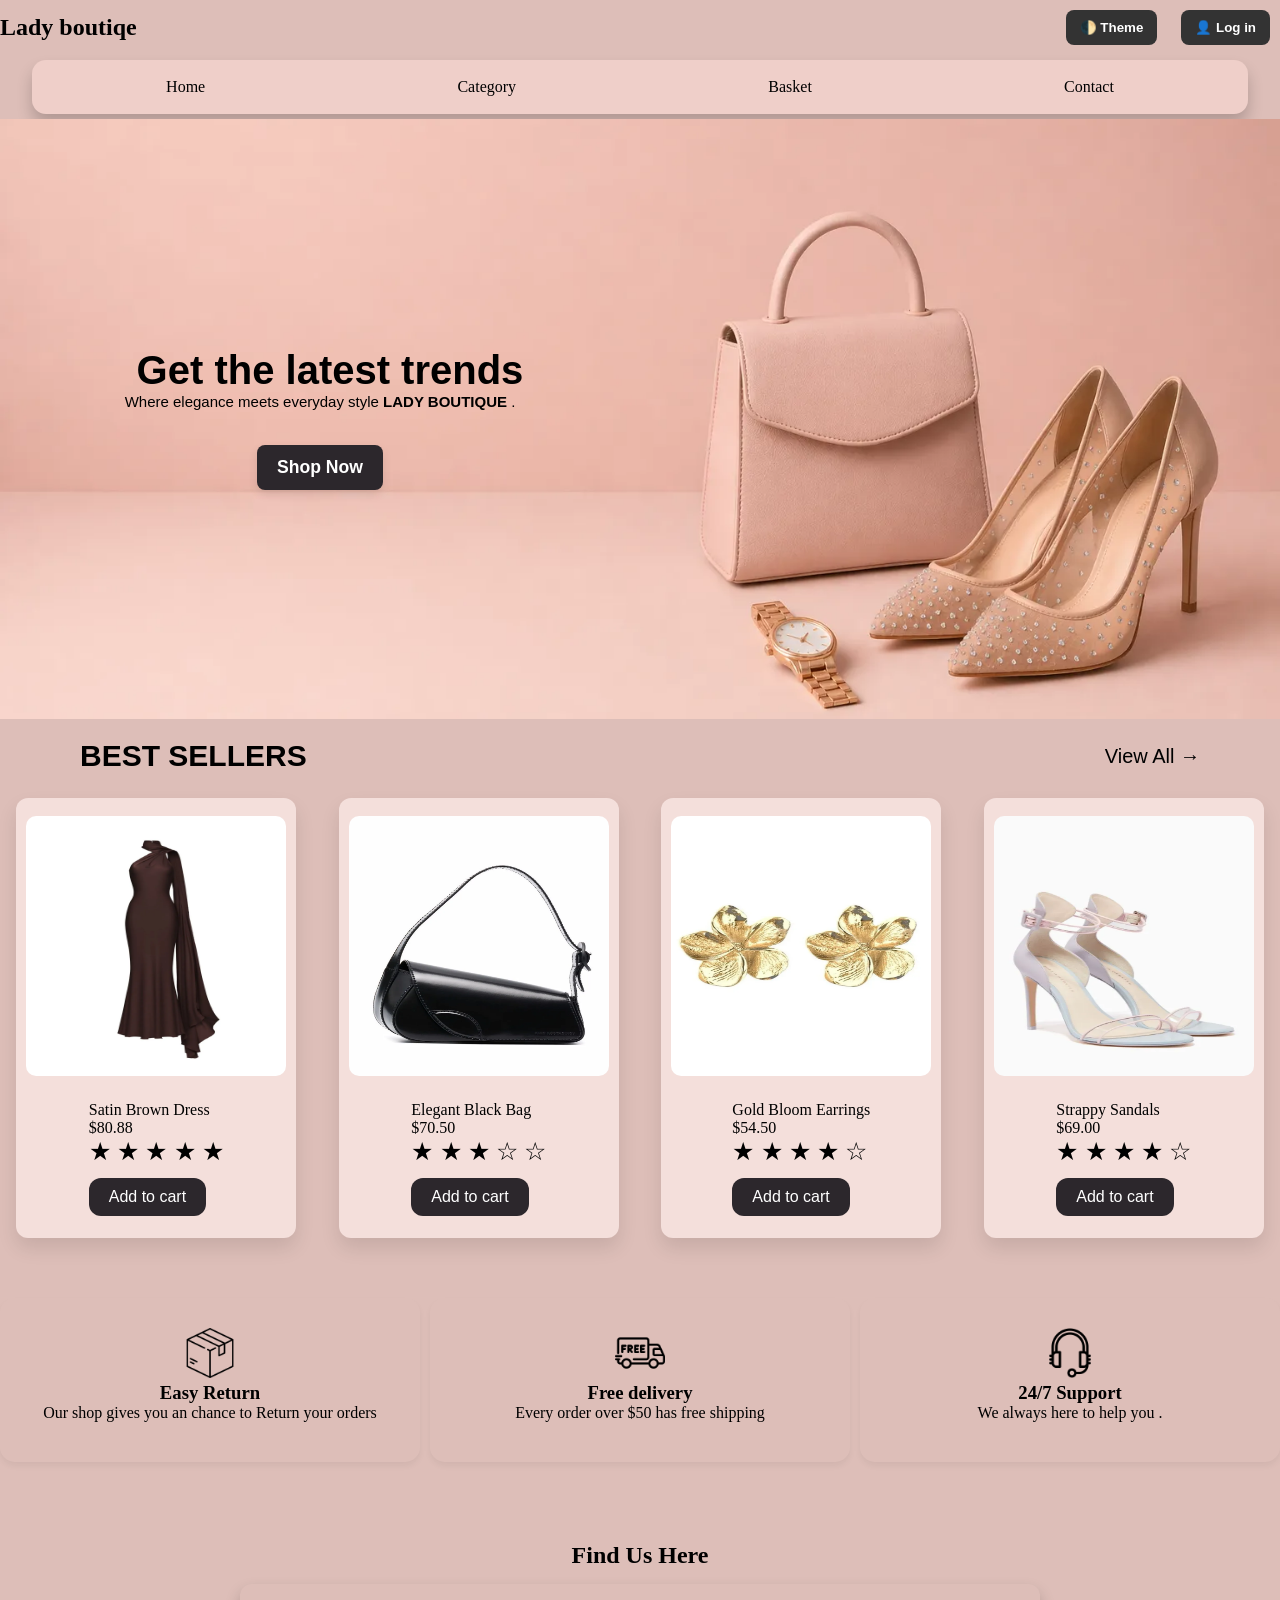
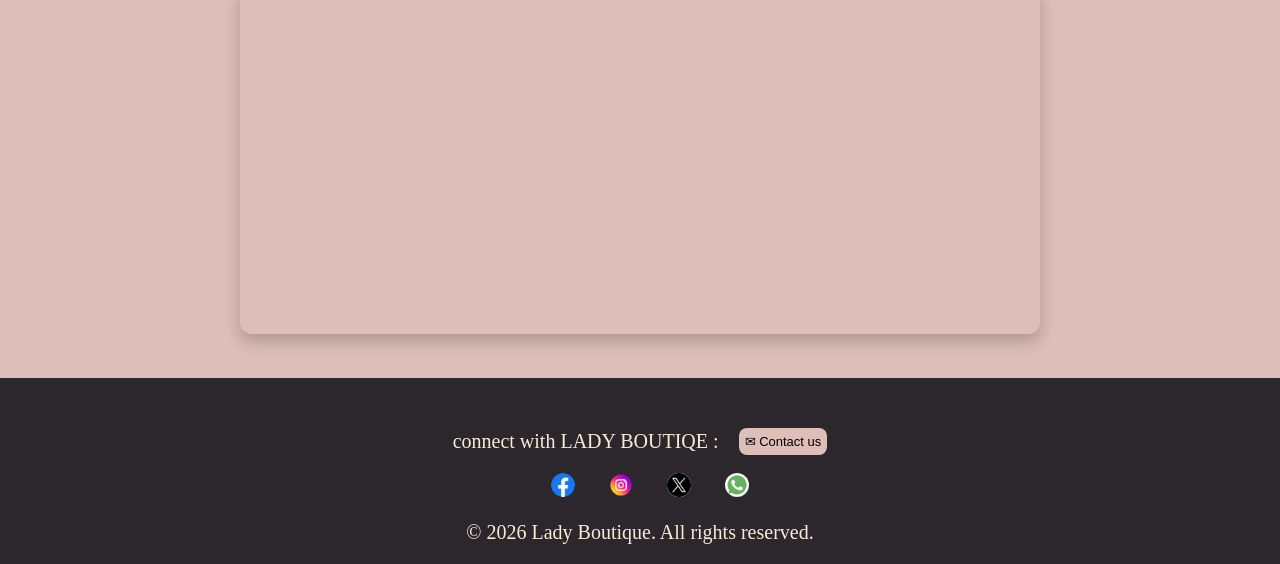
==== commit e4876b86: "background edit" ====
--- a/index.html
+++ b/index.html
@@ -100,12 +100,12 @@
         display: flex;
         justify-content: center;
         padding: 40px;
-        background-color: #efcfc9;
         margin-top: 20px;
+        
       "
     >
       <div style="text-align: center; width: 100%; max-width: 800px">
-        <h2 style="margin-bottom: 15px; color: #333">Find Us Here</h2>
+        <h2 style="margin-bottom: 15px;">Find Us Here</h2>
         <iframe
           src="https://maps.google.com/maps?q=Cairo,+Egypt&t=&z=12&ie=UTF8&iwloc=&output=embed"
           width="100%"
--- a/stylehome.css
+++ b/stylehome.css
@@ -209,6 +209,7 @@
 
 .icon-adv {
   width: 50px;
+  filter: none;
 }
 /* footer FOR ALL PAGES-------------------------------------------*/
 footer {
@@ -1089,8 +1090,9 @@
   color: #2c272c;
 }
 td,th{
-  background-color: #ddbeb8
-}
+  background-color: #ddbeb8;
+}
+
 /* NEW THEME TOGGLE BUTTON CSS--------------------------------------------------------- */
 .trans-box {
   display: flex;
@@ -1127,7 +1129,15 @@
 }
 
 /* DARK MODE STYLES */
-body.dark-mode {
+body.dark-mode{
+  background-color: #310404;
+  color: white;
+}
+body.dark-mode .cart-box{
+  background-color: #3d0a0a;
+  color: white;
+}
+body.dark-mode .frame {
   background-color: #310404;
   color: white;
 }
@@ -1146,9 +1156,26 @@
   background-color: #4a3f4a;
   color: white;
 }
-body.dark-mode .theme-toggle {
-  background: white;
-  color: black;
-  border: 2px solid #5a4b5a;
-}
-
+body.dark-mode button,
+body.dark-mode .theme-toggle,
+body.dark-mode .log-button {
+  background-color: #450606b8;
+  color: #f5f5f5;
+  border: 1px solid #5a4b5a;
+}
+body.dark-mode .About {
+  background-image: url("img/content-dark.png");
+  background-size: cover;
+  background-position: center;
+  background-repeat: no-repeat;
+  margin-top: 10px;
+}
+body.dark-mode #About,
+body.dark-mode #About h1,
+body.dark-mode #About p {
+  color: #f5f5f5;
+}
+body.dark-mode .adv {
+  border: 2px solid black;
+  
+}
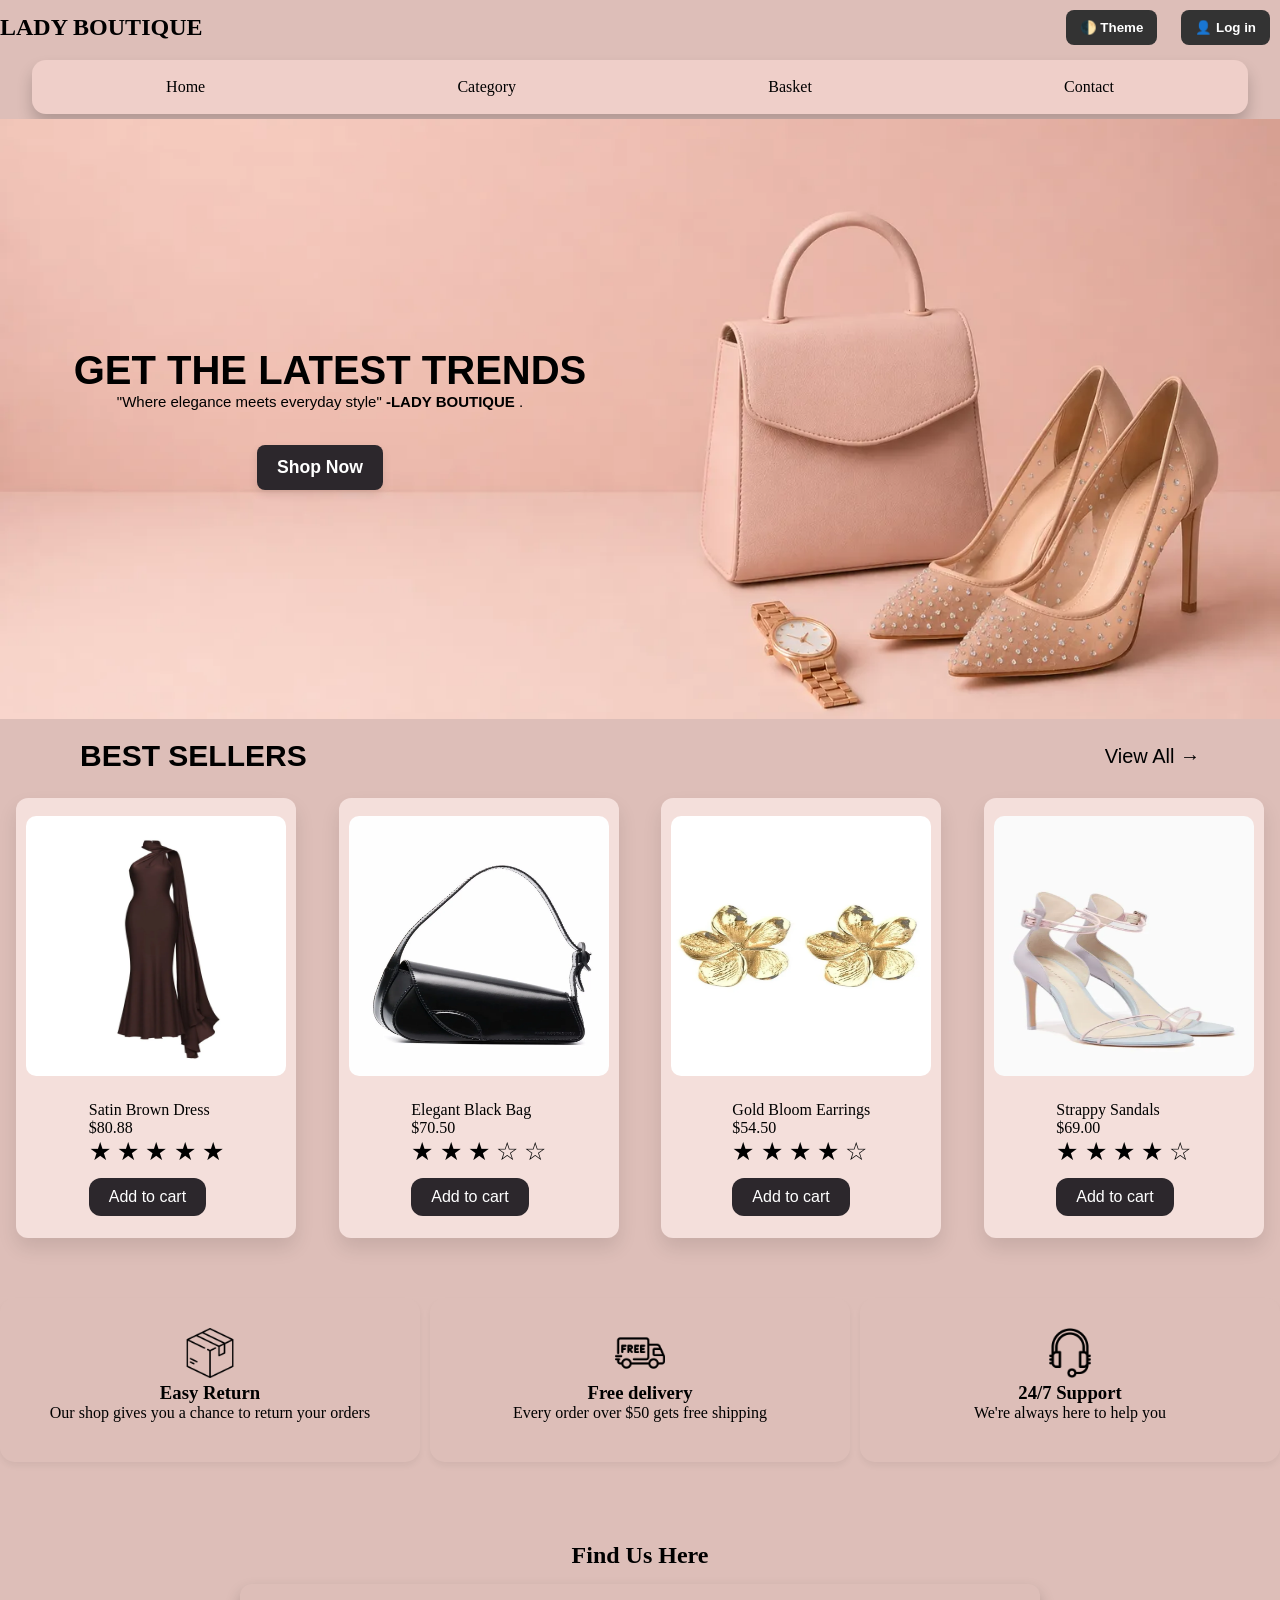
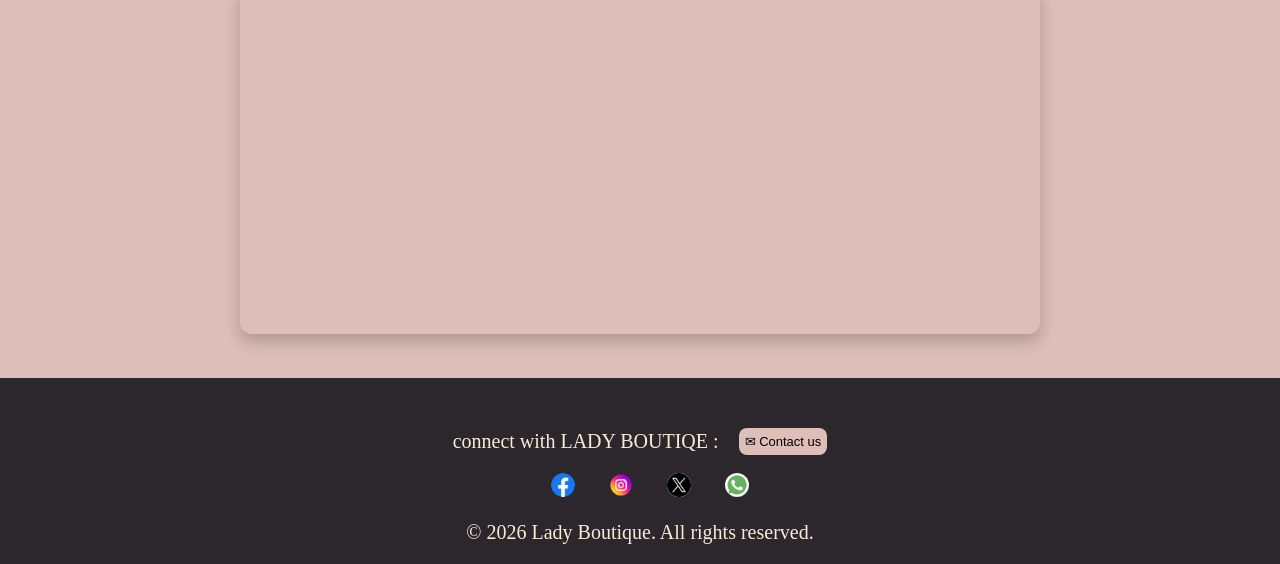
==== commit b30ba609: "Update index.html" ====
--- a/index.html
+++ b/index.html
@@ -3,12 +3,12 @@
   <head>
     <meta charset="UTF-8" />
     <meta name="viewport" content="width=device-width, initial-scale=1.0" />
-    <title>Lady boutiqe</title>
+    <title>LADY BOUTIQUE</title>
     <link rel="Stylesheet" href="stylehome.css" />
   </head>
   <body>
     <div class="trans-box">
-      <h2>Lady boutiqe</h2>
+      <h2>LADY BOUTIQUE</h2>
       <div class="theme">
         <button class="theme-toggle" onclick="toggleTheme()">🌓 Theme</button>
         <a href="login.html">
@@ -22,8 +22,8 @@
     <div id="navbar-placeholder"></div>
     <section class="About">
       <div id="About">
-        <h1>Get the latest trends</h1>
-        <p>Where elegance meets everyday style <b>LADY BOUTIQUE </b> .</p>
+        <h1>GET THE LATEST TRENDS</h1>
+        <p>"Where elegance meets everyday style" <b> -LADY BOUTIQUE </b> .</p>
         <a href="generalcat.html" class="M-button">
           <button type="button" class="shop">Shop Now</button>
         </a>
@@ -82,17 +82,17 @@
       <div class="adv">
         <img src="img/box.png" class="icon-adv" />
         <h3>Easy Return</h3>
-        <p>Our shop gives you an chance to Return your orders</p>
+        <p>Our shop gives you a chance to return your orders</p>
       </div>
       <div class="adv">
         <img src="img/free-delivery.png" class="icon-adv" />
         <h3>Free delivery</h3>
-        <p>Every order over $50 has free shipping</p>
+        <p>Every order over $50 gets free shipping</p>
       </div>
       <div class="adv">
         <img src="img/microphone.png" class="icon-adv" />
         <h3>24/7 Support</h3>
-        <p>We always here to help you .</p>
+        <p>We're always here to help you </p>
       </div>
     </section>
     <section class="frame"
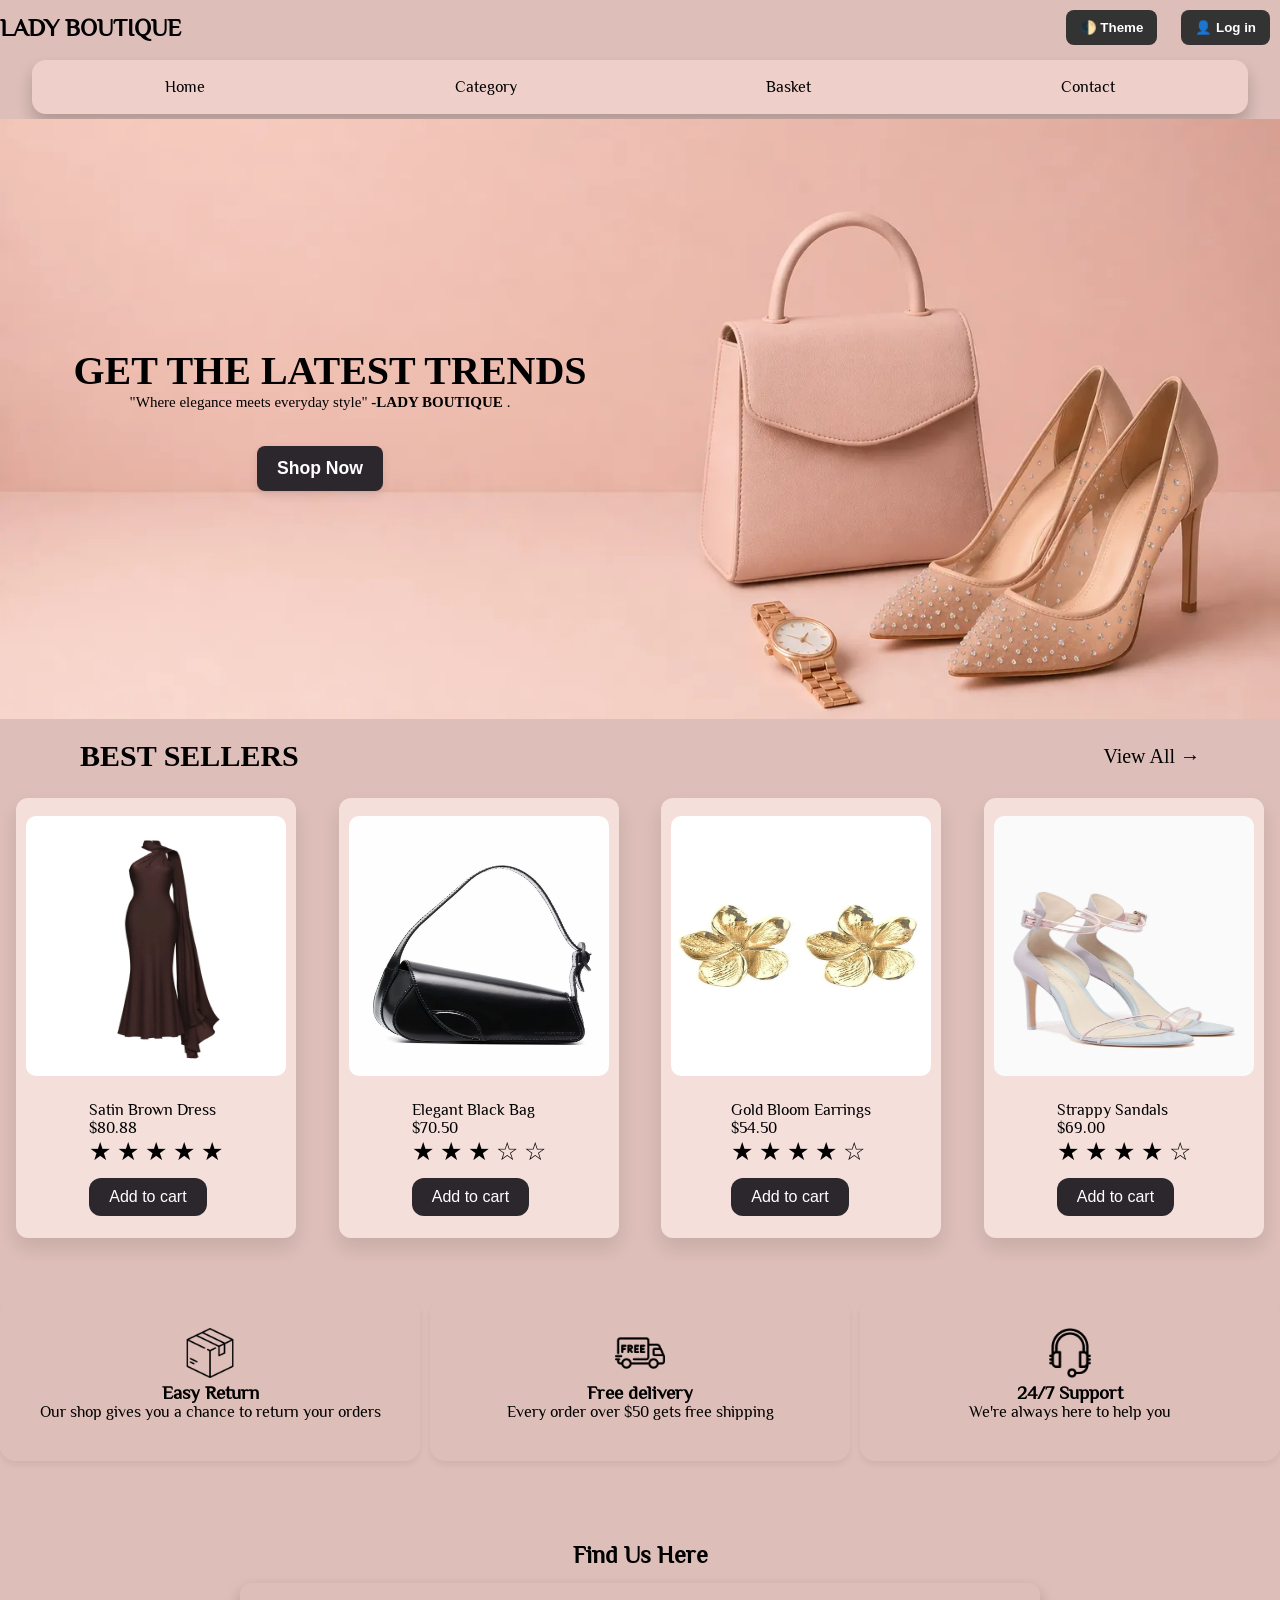
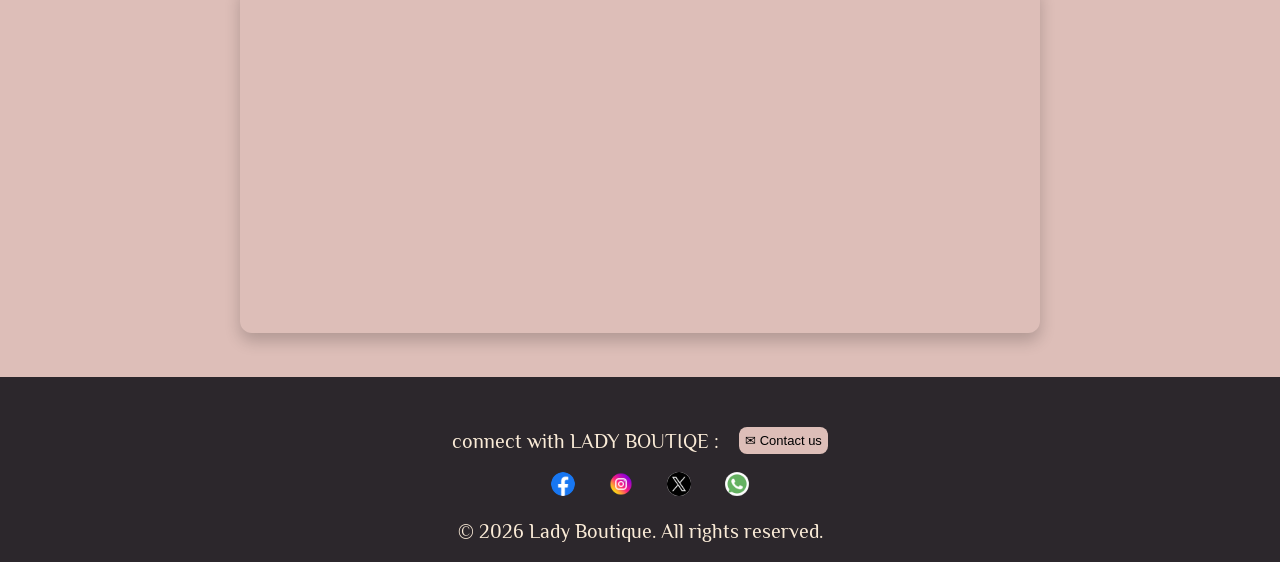
==== commit 1c7b9c89: "Update index.html" ====
--- a/index.html
+++ b/index.html
@@ -82,17 +82,17 @@
       <div class="adv">
         <img src="img/box.png" class="icon-adv" />
         <h3>Easy Return</h3>
-        <p>Our shop gives you a chance to return your orders</p>
+        <p class="adv-text">Our shop gives you a chance to return your orders</p>
       </div>
       <div class="adv">
         <img src="img/free-delivery.png" class="icon-adv" />
         <h3>Free delivery</h3>
-        <p>Every order over $50 gets free shipping</p>
+        <p class="adv-text">Every order over $50 gets free shipping</p>
       </div>
       <div class="adv">
         <img src="img/microphone.png" class="icon-adv" />
         <h3>24/7 Support</h3>
-        <p>We're always here to help you </p>
+        <p class="adv-text">We're always here to help you </p>
       </div>
     </section>
     <section class="frame"
--- a/stylehome.css
+++ b/stylehome.css
@@ -2,6 +2,7 @@
   box-sizing: border-box;
   margin: 0;
   padding: 0;
+ 
 }
 
 body {
@@ -9,7 +10,15 @@
   margin: 0;
   padding: 0;
   overflow-x: hidden;
-}
+  font-family:"Philosopher-Regular";
+}
+
+@font-face {
+  font-family: 'Philosopher-Regular';
+  src: url('Philosopher-Regular.ttf');
+}
+
+
 nav {
   width: 95%;
   margin: 5px auto;
@@ -83,7 +92,7 @@
   gap: 20px;
 }
 #About {
-  font-family: Arial, Helvetica, sans-serif;
+  font-family: "Philospher-Regular";
   color: black;
   width: 50%;
   display: flex;
@@ -94,14 +103,14 @@
 #About h1 {
   text-align: center;
   font-size: 40px;
-  font-family: Arial, Helvetica, sans-serif;
+  font-family: "Philospher-Regular";
   color: black;
   padding-left: 20px;
 }
 #About p {
   font-size: 15px;
   text-align: center;
-  font-family: Arial, Helvetica, sans-serif;
+  font-family: "Philospher-Regular";
   color: black;
   padding-bottom: 20px;
 }
@@ -123,7 +132,7 @@
   transform: scale(1.1);
 }
 .line {
-  font-family: sans-serif;
+  font-family: "Philospher-Regular";
   font-size: 20px;
   display: flex;
   justify-content: space-between;
@@ -294,7 +303,7 @@
 /* الفيلتر بار اللي فوق في صفحه سلمى*/
 .cart-body {
   background-color: #cbaba5;
-  font-family: Arial;
+  font-family: "Philospher-Regular";
   margin: 0;
   padding: 0;
   box-sizing: border-box;
@@ -417,7 +426,7 @@
 .cart-sec h2 {
   text-align: center;
   font-size: 60px;
-  font-family: sans-serif;
+  font-family: "Philospher-Regular";
 }
 .cart-box {
   display: flex;
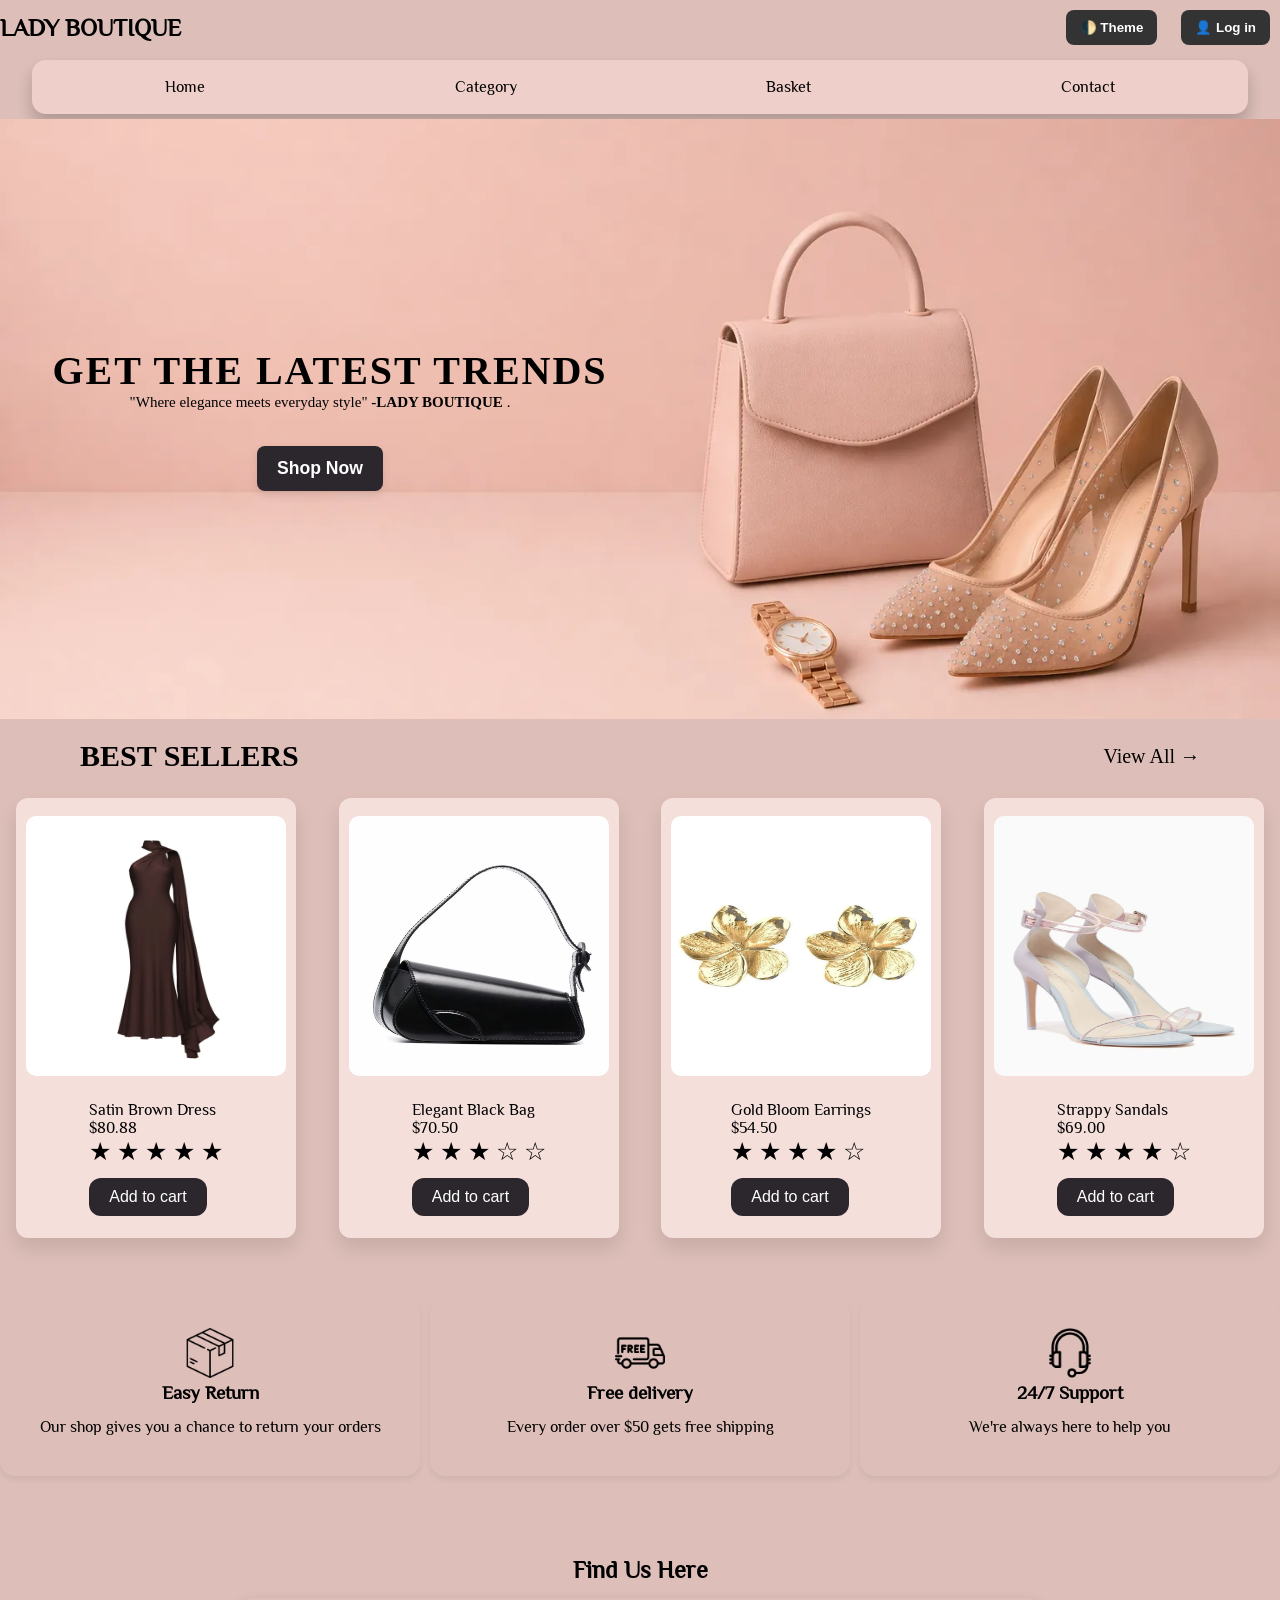
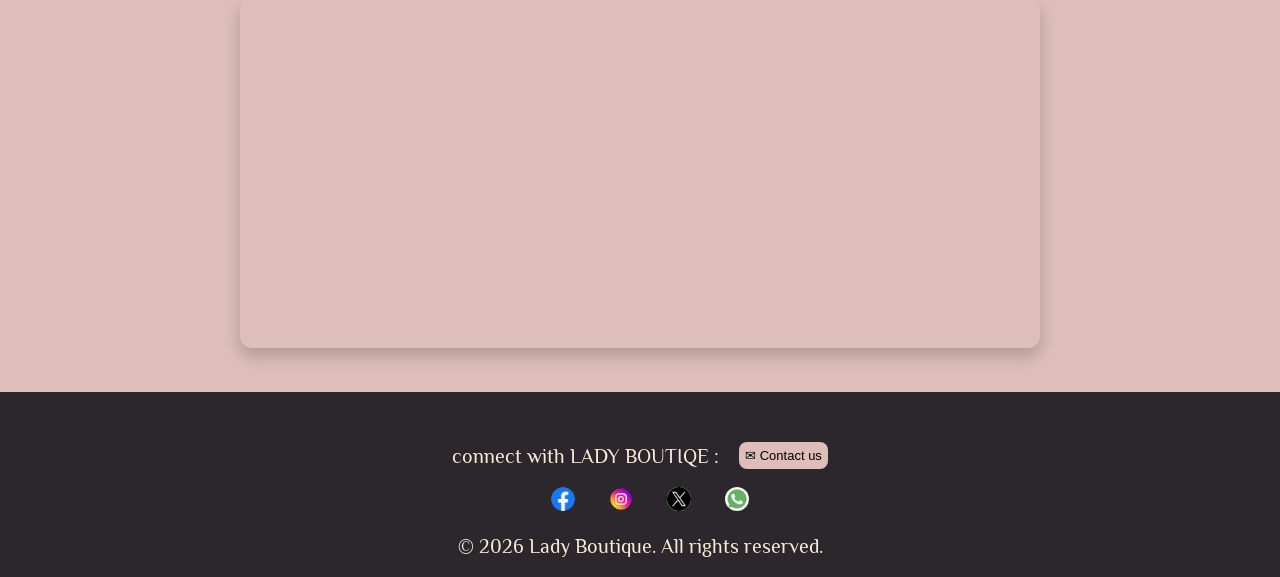
==== commit bafbee26: "Add files via upload" ====
--- a/index.html
+++ b/index.html
@@ -1,3 +1,6 @@
+<!--Nada & Nouran-->
+
+
 <!doctype html>
 <html lang="en">
   <head>
--- a/stylehome.css
+++ b/stylehome.css
@@ -1,3 +1,5 @@
+/*All of the team*/
+
 * {
   box-sizing: border-box;
   margin: 0;
@@ -104,6 +106,7 @@
   text-align: center;
   font-size: 40px;
   font-family: "Philospher-Regular";
+  letter-spacing: 2px;
   color: black;
   padding-left: 20px;
 }
@@ -114,7 +117,6 @@
   color: black;
   padding-bottom: 20px;
 }
-/* BIG BUTTON FOR ABOUT SECTION */
 .shop {
   background-color: #2c272c;
   text-align: center;
@@ -154,14 +156,14 @@
 .best-item {
   flex-basis: 280px;
   min-width: 250px;
-  height: 440px; /* Made slightly taller to fit the button */
+  height: 440px; 
   border-radius: 12px;
   overflow: hidden;
   background-color: #f4dfdb;
   display: flex;
   flex-direction: column;
   justify-content: space-around;
-  align-items: center; /* Centers everything inside */
+  align-items: center; 
   box-shadow: 0px 10px 19px rgba(0, 0, 0, 0.1);
   transition: all 0.5s;
   padding-bottom: 15px;
@@ -176,7 +178,6 @@
 .best-item p {
   margin: 0;
 }
-/* NORMAL SIZED BUTTON FOR HOMEPAGE PRODUCTS */
 .best-item button {
   background-color: #2c272c;
   color: white;
@@ -211,6 +212,11 @@
   transition: all 0.3s ease-in-out;
   box-shadow: 0 4px 6px rgba(0, 0, 0, 0.05);
 }
+
+.adv-text {
+  padding-top: 15px;
+}
+
 .adv:hover {
   transform: translateY(-15px);
   box-shadow: 0 15px 30px rgba(0, 0, 0, 0.15);
@@ -220,7 +226,6 @@
   width: 50px;
   filter: none;
 }
-/* footer FOR ALL PAGES-------------------------------------------*/
 footer {
   background-color: #362e36;
 }
@@ -265,8 +270,6 @@
   margin-left: 20px;
   margin-bottom: 20px;
 }
-/*نهاية صفحة الهوم --------------------------------------------- --------------------------------------------------- */
-/*قسم اللينكات في صفحة الجينيرال كاتيجوري--------------------- -----------------------------------------------*/
 .icon-home {
   width: 50px;
 }
@@ -300,7 +303,6 @@
   box-shadow: 0px 5px 15px rgba(0, 0, 0, 0.1);
   border-radius: 14px;
 }
-/* الفيلتر بار اللي فوق في صفحه سلمى*/
 .cart-body {
   background-color: #cbaba5;
   font-family: "Philospher-Regular";
@@ -363,8 +365,6 @@
   transform: scale(1.05);
   background-color: #333;
 }
-/*نهاية الفلتر بار------------------------------------- */
-/*---------------------------------------------------------------------------الديزاين  لكل صفح الكاتيجوري*/
 .products {
   display: flex;
   justify-content: space-around;
@@ -416,7 +416,6 @@
   transition: 0.3s ease-in-out;
   box-shadow: 0 15px 30px rgba(0, 0, 0, 0.2);
 }
-/*صفحه الباسكت-------------------------------------------------------------------------------------------------------*/
 .cart-sec {
   width: 90%;
   height: 100%;
@@ -530,9 +529,7 @@
   z-index: 10;
   transform: scale(1.05);
 }
-/*نهاية صفحة الكارت------------------------------------------------------------------------------------------------*/
 @media (max-width: 800px) {
-  /*responsive*/
   nav li {
     font-size: 14px;
   }
@@ -631,7 +628,6 @@
     margin: 5px auto;
   }
 }
-/*login page design-------------------------------------------------------------------------------------------------*/
 @font-face {
   font-family: "Philosopher-Regular";
   src: url("Philosopher-Regular.ttf");
@@ -645,7 +641,7 @@
   font-family: "Philosopher-Regular", Arial, sans-serif;
   display: flex;
   flex-direction: column;
-  min-height: 100vh; /* Keeps footer at the bottom */
+  min-height: 100vh; 
 }
 
 header {
@@ -657,7 +653,6 @@
   width: 100%;
 }
 
-/* New wrapper to center the login box perfectly */
 .login-wrapper {
   flex: 1;
   display: flex;
@@ -741,7 +736,6 @@
   box-shadow: 0 6px 15px rgba(232, 174, 183, 0.4);
 }
 
-/* Flexbox container to align the checkbox properly */
 .checkbox-container {
   display: flex;
   align-items: center;
@@ -799,7 +793,7 @@
   font-family: "Philosopher-Regular", Arial, sans-serif;
   display: flex;
   flex-direction: column;
-  min-height: 100vh; /* Keeps footer at the bottom */
+  min-height: 100vh; 
 }
 
 header {
@@ -811,7 +805,6 @@
   width: 100%;
 }
 
-/* New wrapper to center the login box perfectly */
 .login-wrapper {
   flex: 1;
   display: flex;
@@ -895,7 +888,6 @@
   box-shadow: 0 6px 15px rgba(232, 174, 183, 0.4);
 }
 
-/* Flexbox container to align the checkbox properly */
 .checkbox-container {
   display: flex;
   align-items: center;
@@ -926,7 +918,6 @@
 hr {
   display: none;
 }
-/*Check out page------------------------------------------------------------------------------------------------------*/
 .checkout-page {
   font-family: "Philosopher-Regular", sans-serif;
   font-size: large;
@@ -974,7 +965,6 @@
   margin-top: 15px;
 }
 
-/* Centers the entire form layout in check out page*/
 #main-checkout-form {
   display: flex;
   flex-direction: column;
@@ -1030,7 +1020,6 @@
   box-shadow: 0 0 8px rgba(187, 153, 146, 0.5);
 }
 
-/* Delivery & Payment Radio Boxes */
 .delivery-container div,
 .radio-container1,
 .radio-container2 {
@@ -1087,7 +1076,6 @@
 hr {
   display: none;
 }
-/*shoes page design ------------------------------------------------------------------------------------------------*/
 hr {
   width: 100%;
   margin-top: 50px;
@@ -1102,7 +1090,6 @@
   background-color: #ddbeb8;
 }
 
-/* NEW THEME TOGGLE BUTTON CSS--------------------------------------------------------- */
 .trans-box {
   display: flex;
   justify-content: space-between;
@@ -1137,7 +1124,6 @@
   box-shadow: 0 4px 10px rgba(0, 0, 0, 0.3);
 }
 
-/* DARK MODE STYLES */
 body.dark-mode{
   background-color: #310404;
   color: white;
